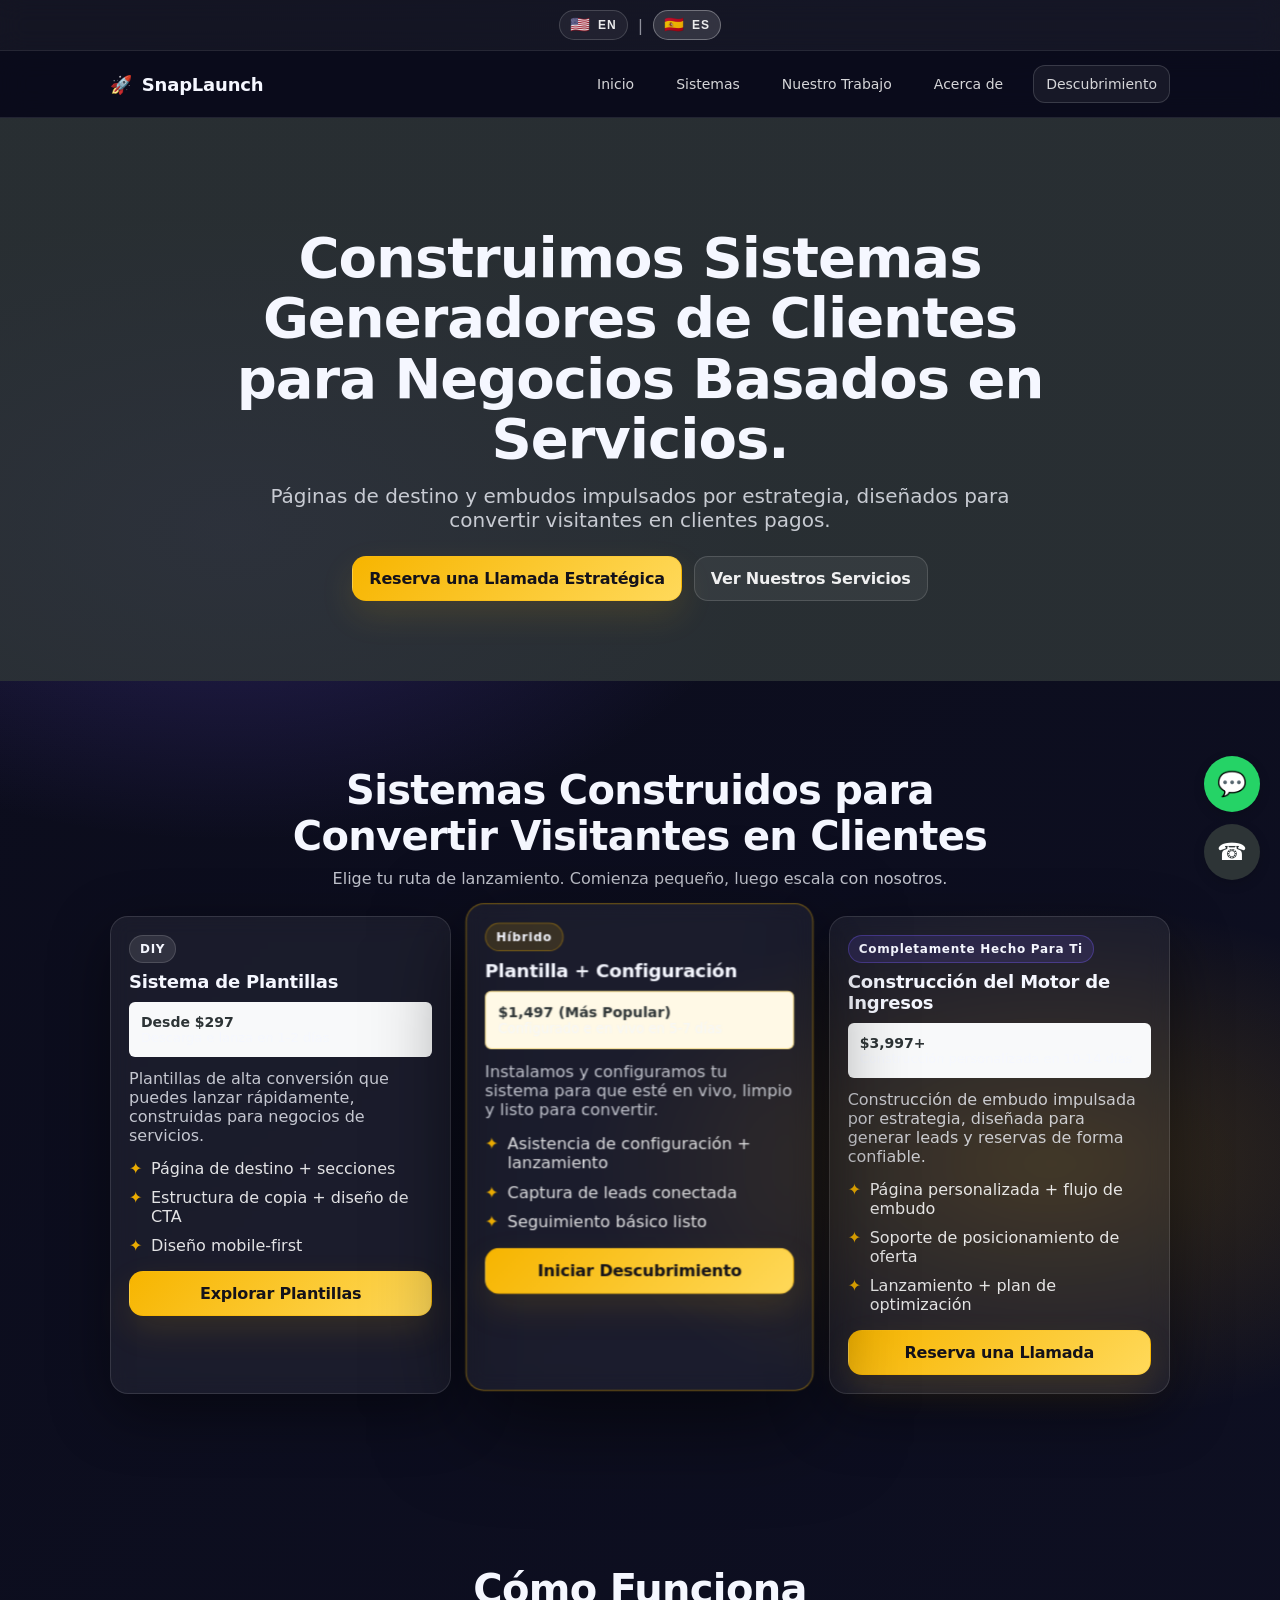
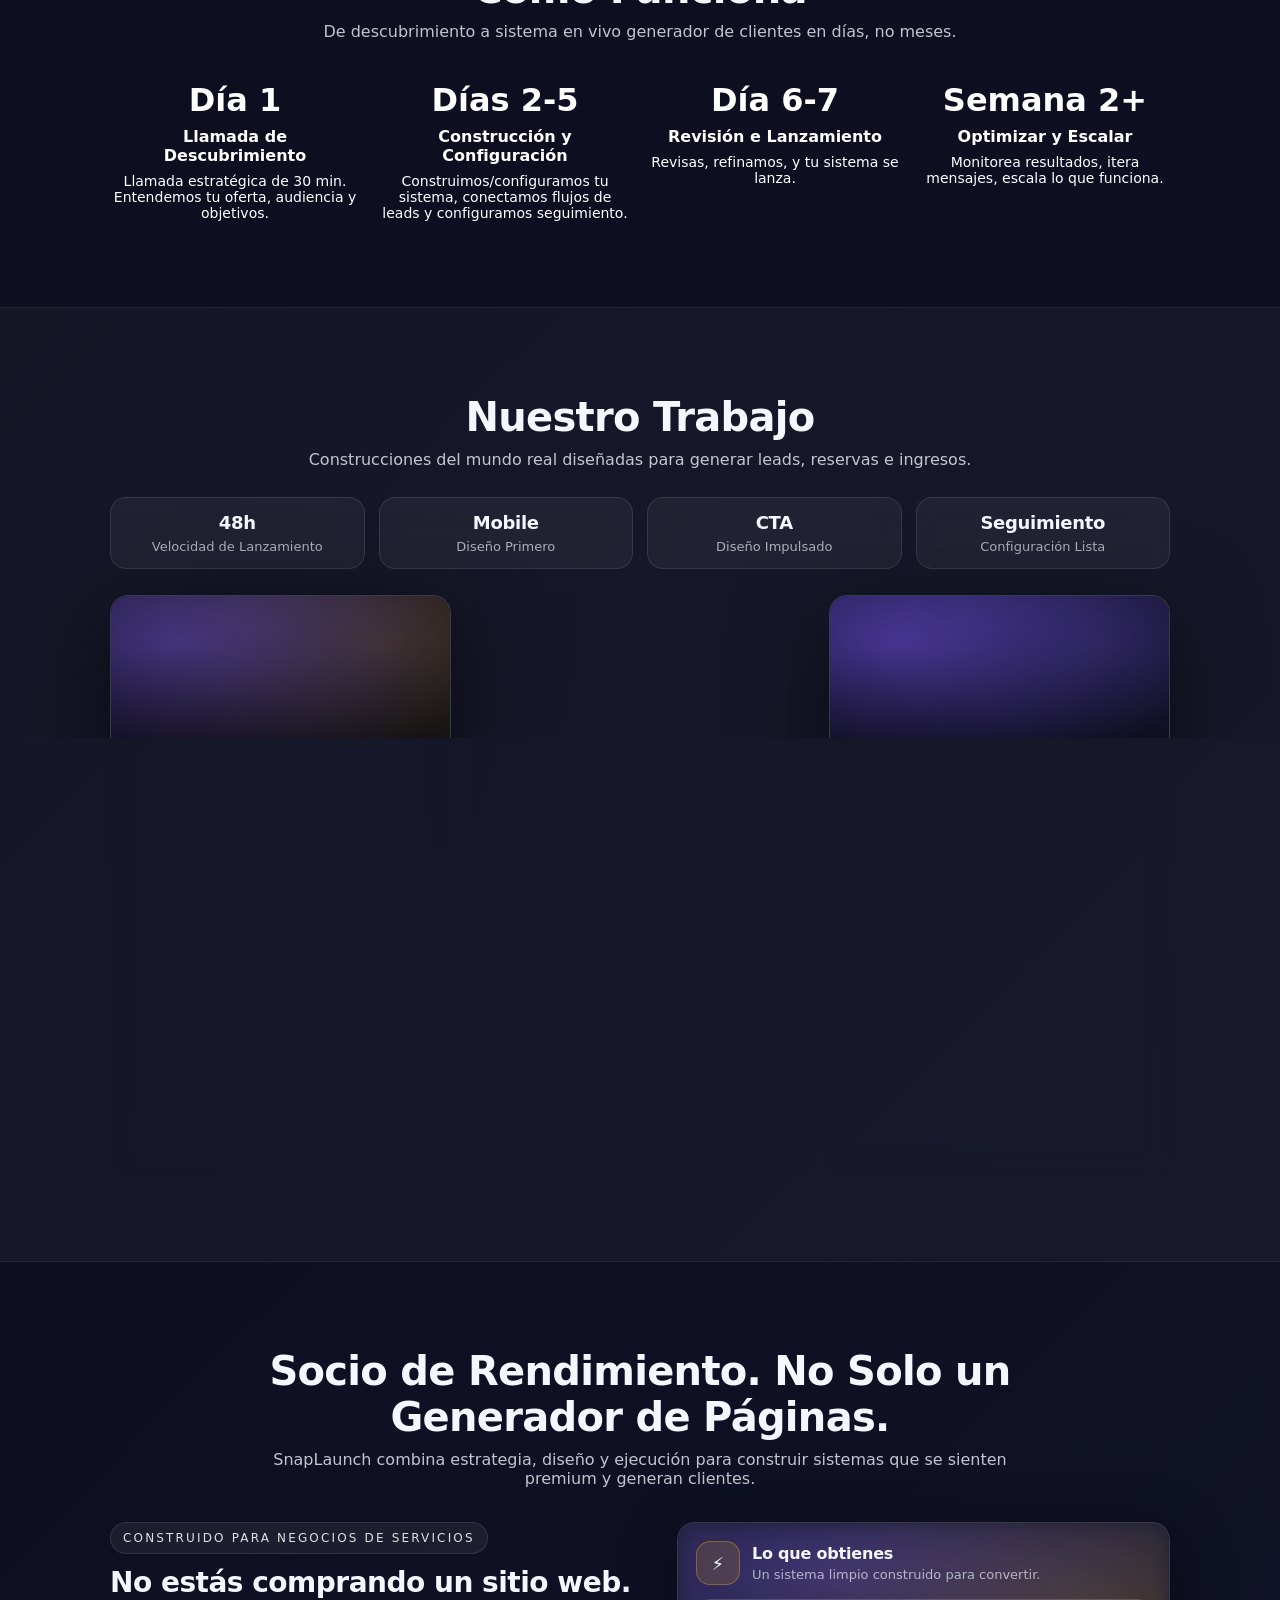
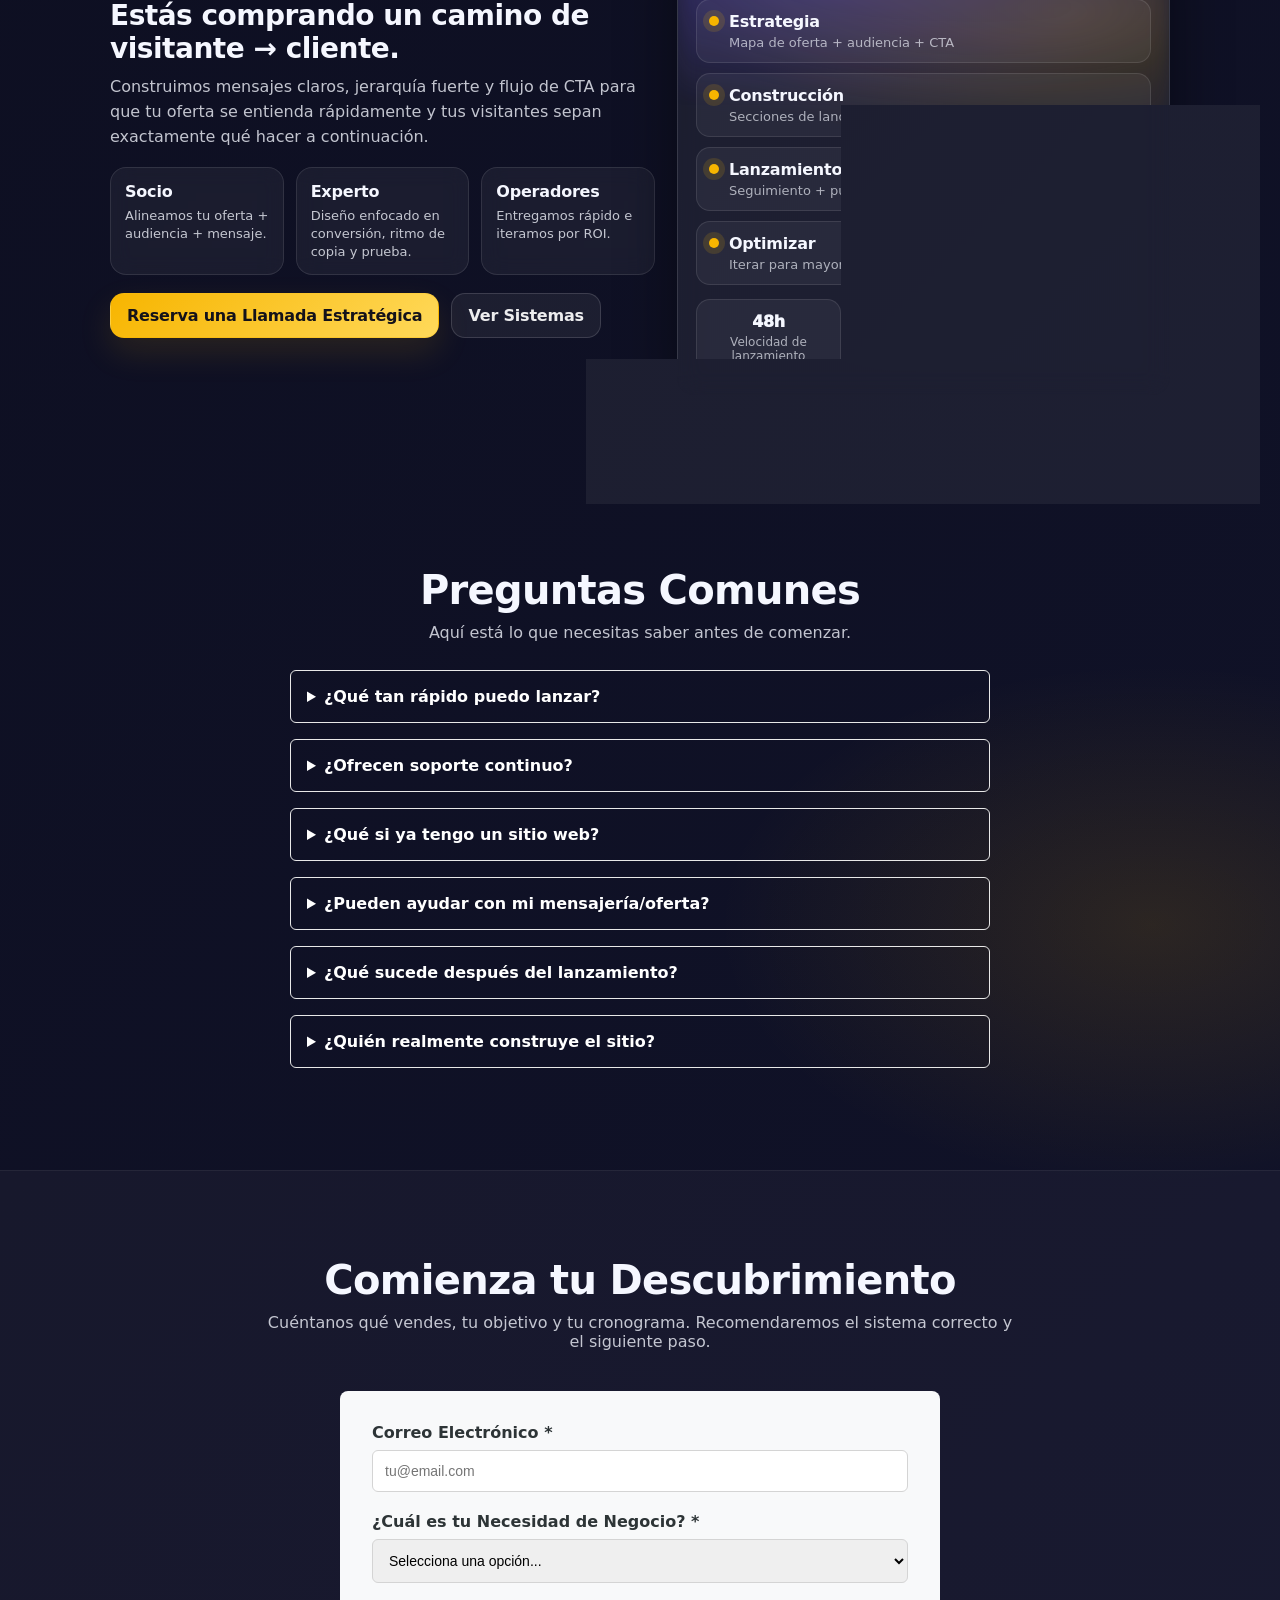
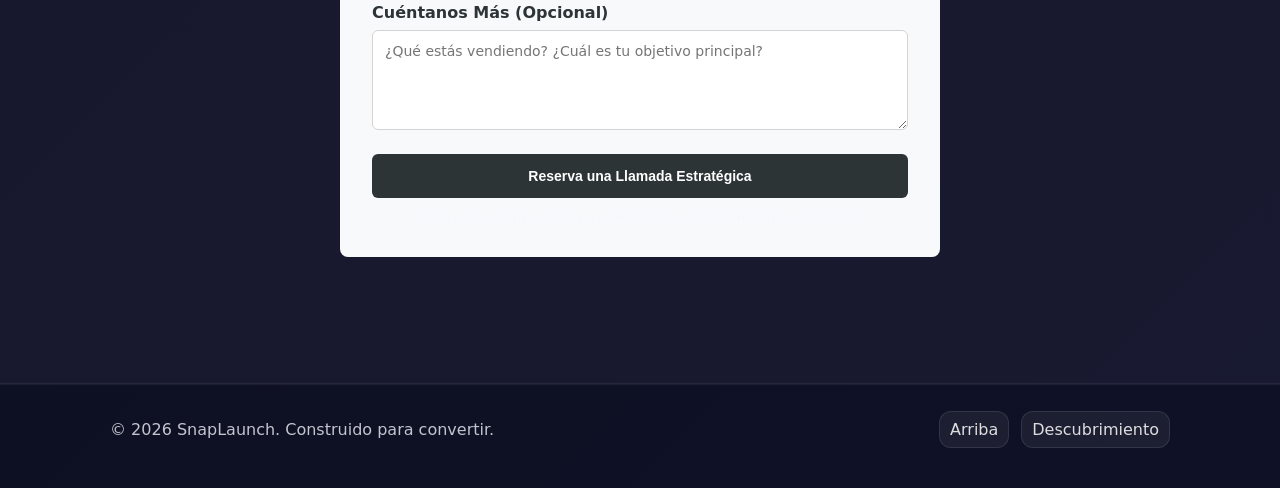
==== es_spanish.html @ 0d818ee5 "Add files via upload" ====
<!DOCTYPE html>
<html lang="es" data-lang="es">
<head>
  <meta charset="UTF-8" />
  <meta name="viewport" content="width=device-width, initial-scale=1.0" />
  <title>SnapLaunch</title>
  <meta name="description" content="Construimos sistemas generadores de clientes para negocios basados en servicios." />
  <link rel="stylesheet" href="css/styles.css" />
</head>

<body>

  <!-- TOP BAR -->
  <div class="topbar">
    <div class="container topbar-inner">
      <div class="lang-toggle" role="group" aria-label="Selector de idioma">
        <button type="button" class="lang-btn" id="btn-en" aria-pressed="false">
          <span class="flag" aria-hidden="true">🇺🇸</span>
          <span class="lang-label">EN</span>
        </button>

        <span class="lang-divider" aria-hidden="true">|</span>

        <button type="button" class="lang-btn is-active" id="btn-es" aria-pressed="true">
          <span class="flag" aria-hidden="true">🇪🇸</span>
          <span class="lang-label">ES</span>
        </button>
      </div>
    </div>
  </div>

  <!-- NAV -->
  <header class="nav">
    <div class="container nav-inner">

      <a class="brand" href="#home" aria-label="Inicio de SnapLaunch">
        <span class="brand-mark" aria-hidden="true">🚀</span>
        <span class="brand-name">SnapLaunch</span>
      </a>

      <!-- Hamburger (CSS only) -->
      <input class="nav-toggle" type="checkbox" id="nav-toggle" aria-label="Abrir menú" />
      <label class="nav-burger" for="nav-toggle" aria-hidden="true">
        <span></span><span></span><span></span>
      </label>

      <nav class="menu" aria-label="Navegación principal">
        <a href="#home">Inicio</a>
        <a href="#systems">Sistemas</a>
        <a href="#work">Nuestro Trabajo</a>
        <a href="#about">Acerca de</a>
        <a href="#discovery" class="menu-cta">Descubrimiento</a>
      </nav>

    </div>
  </header>

  <!-- HERO -->
  <section id="home" class="hero" style="background-image: linear-gradient(135deg, rgba(45, 52, 54, 0.85), rgba(45, 52, 54, 0.85)), url('https://images.unsplash.com/photo-1552664730-d307ca884978?w=1200&q=80'); background-size: cover; background-position: center; background-attachment: fixed;">
    <div class="container hero-content">
      <h1>Construimos Sistemas Generadores de Clientes<br>para Negocios Basados en Servicios.</h1>
      <p class="muted">
        Páginas de destino y embudos impulsados por estrategia, diseñados para convertir visitantes en clientes pagos.
      </p>

      <div class="hero-actions">
        <a class="btn primary" href="#discovery">Reserva una Llamada Estratégica</a>
        <a class="btn ghost" href="#systems">Ver Nuestros Servicios</a>
      </div>
    </div>
  </section>

  <!-- SYSTEMS -->
  <section id="systems" class="section">
    <div class="container">
      <div class="section-head">
        <h2>Sistemas Construidos para Convertir Visitantes en Clientes</h2>
        <p class="muted">Elige tu ruta de lanzamiento. Comienza pequeño, luego escala con nosotros.</p>
      </div>

      <div class="cards">
        <article class="card">
          <div class="card-top">
            <span class="badge">DIY</span>
            <h3>Sistema de Plantillas</h3>
          </div>
          <div style="background: #f8f9fa; padding: 12px; border-radius: 6px; margin-bottom: 12px; font-size: 14px;">
            <div style="font-weight: 600; color: #2d3436;">Desde $297</div>
            <div class="muted" style="font-size: 13px;">Descarga e lanza en 1-2 días</div>
          </div>
          <p class="muted">Plantillas de alta conversión que puedes lanzar rápidamente, construidas para negocios de servicios.</p>
          <ul class="list">
            <li>Página de destino + secciones</li>
            <li>Estructura de copia + diseño de CTA</li>
            <li>Diseño mobile-first</li>
          </ul>
          <a class="btn primary w-full" href="#discovery">Explorar Plantillas</a>
        </article>

        <article class="card card-featured">
          <div class="card-top">
            <span class="badge badge-gold">Híbrido</span>
            <h3>Plantilla + Configuración</h3>
          </div>
          <div style="background: #fff9e6; padding: 12px; border-radius: 6px; margin-bottom: 12px; font-size: 14px; border: 1px solid #ffe58f;">
            <div style="font-weight: 600; color: #2d3436;">$1,497 (Más Popular)</div>
            <div class="muted" style="font-size: 13px;">Configurado e en vivo en 5-7 días</div>
          </div>
          <p class="muted">Instalamos y configuramos tu sistema para que esté en vivo, limpio y listo para convertir.</p>
          <ul class="list">
            <li>Asistencia de configuración + lanzamiento</li>
            <li>Captura de leads conectada</li>
            <li>Seguimiento básico listo</li>
          </ul>
          <a class="btn primary w-full" href="#discovery">Iniciar Descubrimiento</a>
        </article>

        <article class="card">
          <div class="card-top">
            <span class="badge badge-purple">Completamente Hecho Para Ti</span>
            <h3>Construcción del Motor de Ingresos</h3>
          </div>
          <div style="background: #f8f9fa; padding: 12px; border-radius: 6px; margin-bottom: 12px; font-size: 14px;">
            <div style="font-weight: 600; color: #2d3436;">$3,997+</div>
            <div class="muted" style="font-size: 13px;">Construcción personalizada en 10-14 días</div>
          </div>
          <p class="muted">Construcción de embudo impulsada por estrategia, diseñada para generar leads y reservas de forma confiable.</p>
          <ul class="list">
            <li>Página personalizada + flujo de embudo</li>
            <li>Soporte de posicionamiento de oferta</li>
            <li>Lanzamiento + plan de optimización</li>
          </ul>
          <a class="btn primary w-full" href="#discovery">Reserva una Llamada</a>
        </article>
      </div>
    </div>
  </section>

  <!-- CÓMO FUNCIONA -->
  <section id="process" class="section">
    <div class="container">
      <div class="section-head">
        <h2>Cómo Funciona</h2>
        <p class="muted">De descubrimiento a sistema en vivo generador de clientes en días, no meses.</p>
      </div>

      <div class="timeline" style="display: grid; grid-template-columns: 1fr 1fr 1fr 1fr; gap: 20px; margin-top: 40px;">
        <div style="text-align: center;">
          <div style="font-size: 32px; font-weight: 700; color: #ffffff; margin-bottom: 8px;">Día 1</div>
          <div style="font-weight: 600; color: #ffffff; margin-bottom: 8px;">Llamada de Descubrimiento</div>
          <p style="color: #ffffff; font-size: 14px; margin: 0;">Llamada estratégica de 30 min. Entendemos tu oferta, audiencia y objetivos.</p>
        </div>
        <div style="text-align: center;">
          <div style="font-size: 32px; font-weight: 700; color: #ffffff; margin-bottom: 8px;">Días 2-5</div>
          <div style="font-weight: 600; color: #ffffff; margin-bottom: 8px;">Construcción y Configuración</div>
          <p style="color: #ffffff; font-size: 14px; margin: 0;">Construimos/configuramos tu sistema, conectamos flujos de leads y configuramos seguimiento.</p>
        </div>
        <div style="text-align: center;">
          <div style="font-size: 32px; font-weight: 700; color: #ffffff; margin-bottom: 8px;">Día 6-7</div>
          <div style="font-weight: 600; color: #ffffff; margin-bottom: 8px;">Revisión e Lanzamiento</div>
          <p style="color: #ffffff; font-size: 14px; margin: 0;">Revisas, refinamos, y tu sistema se lanza.</p>
        </div>
        <div style="text-align: center;">
          <div style="font-size: 32px; font-weight: 700; color: #ffffff; margin-bottom: 8px;">Semana 2+</div>
          <div style="font-weight: 600; color: #ffffff; margin-bottom: 8px;">Optimizar y Escalar</div>
          <p style="color: #ffffff; font-size: 14px; margin: 0;">Monitorea resultados, itera mensajes, escala lo que funciona.</p>
        </div>
      </div>
    </div>
  </section>

  <!-- NUESTRO TRABAJO -->
  <section id="work" class="section alt">
    <div class="container">
      <div class="section-head">
        <h2>Nuestro Trabajo</h2>
        <p class="muted">Construcciones del mundo real diseñadas para generar leads, reservas e ingresos.</p>
      </div>

      <div class="stats">
        <div class="stat">
          <div class="stat-num">48h</div>
          <div class="stat-label">Velocidad de Lanzamiento</div>
        </div>
        <div class="stat">
          <div class="stat-num">Mobile</div>
          <div class="stat-label">Diseño Primero</div>
        </div>
        <div class="stat">
          <div class="stat-num">CTA</div>
          <div class="stat-label">Diseño Impulsado</div>
        </div>
        <div class="stat">
          <div class="stat-num">Seguimiento</div>
          <div class="stat-label">Configuración Lista</div>
        </div>
      </div>

      <div class="work-grid">
        <article class="work-card">
          <div class="work-thumb" aria-hidden="true"></div>
          <div class="work-body">
            <div class="work-top">
              <h3>Embudo de Reserva para Entrenador Virtual</h3>
              <span class="pill">Configuración Híbrida</span>
            </div>
            <p class="work-desc"><strong>Resultados:</strong> 12 llamadas calificadas desde la semana de lanzamiento. 8% CTR en CTA principal.</p>
            <div style="background: #f0f7ff; padding: 12px; border-radius: 6px; margin: 12px 0; font-size: 13px;">
              <strong>Lo que funcionó:</strong> Posicionamiento claro de oferta, copia enfocada en beneficios, flujo de reserva de 3 pasos
            </div>
            <div class="work-tags">
              <span>Hero + Oferta</span><span>Testimonios</span><span>Integración Calendly</span>
            </div>
            <a class="btn primary w-full" href="#discovery">Ver Esta Construcción</a>
          </div>
        </article>

        <article class="work-card">
          <div class="work-thumb alt" aria-hidden="true"></div>
          <div class="work-body">
            <div class="work-top">
              <h3>Generación de Leads para Consultoría</h3>
              <span class="pill pill-gold">Hecho Para Ti</span>
            </div>
            <p class="work-desc"><strong>Resultados:</strong> 24 leads en los primeros 30 días. 3.2% conversión de visitante a lead.</p>
            <div style="background: #f0f7ff; padding: 12px; border-radius: 6px; margin: 12px 0; font-size: 13px;">
              <strong>Lo que funcionó:</strong> Posicionamiento de autoridad, mensajes enfocados en ROI, calificación de leads de varios pasos
            </div>
            <div class="work-tags">
              <span>Embudo Completo</span><span>Imán de Leads</span><span>Captura de Email</span>
            </div>
            <a class="btn primary w-full" href="#discovery">Ver Caso de Estudio</a>
          </div>
        </article>

        <article class="work-card">
          <div class="work-thumb purple" aria-hidden="true"></div>
          <div class="work-body">
            <div class="work-top">
              <h3>Pre-Reserva de Estudio Fotográfico</h3>
              <span class="pill pill-purple">Sistema de Plantilla</span>
            </div>
            <p class="work-desc"><strong>Resultados:</strong> 14 reservas en 6 semanas usando nuestra plantilla. Auto-gestionado después del lanzamiento.</p>
            <div style="background: #f0f7ff; padding: 12px; border-radius: 6px; margin: 12px 0; font-size: 13px;">
              <strong>Lo que funcionó:</strong> Galería de portafolio, prueba social, mensajes de urgencia, flujo de reserva instantáneo
            </div>
            <div class="work-tags">
              <span>Galería de Portafolio</span><span>Widget de Reserva</span><span>Pago Listo</span>
            </div>
            <a class="btn primary w-full" href="#discovery">Prueba Plantilla</a>
          </div>
        </article>
      </div>
    </div>
  </section>

  <!-- ABOUT (your provided structure, fixed + styled) -->
  <section id="about" class="section section-about">
    <div class="container">

      <div class="section-head">
        <h2>Socio de Rendimiento. No Solo un Generador de Páginas.</h2>
        <p class="muted">
          SnapLaunch combina estrategia, diseño y ejecución para construir sistemas que se sienten premium y generan clientes.
        </p>
      </div>

      <div class="about-wrap">

        <div class="about-main">
          <div class="kicker">Construido para negocios de servicios</div>

          <h3 class="about-title">
            No estás comprando un sitio web.<br>
            Estás comprando un camino de visitante → cliente.
          </h3>

          <p class="about-lead muted">
            Construimos mensajes claros, jerarquía fuerte y flujo de CTA para que tu oferta se entienda rápidamente
            y tus visitantes sepan exactamente qué hacer a continuación.
          </p>

          <div class="about-points">
            <div class="point">
              <div class="point-title">Socio</div>
              <div class="point-sub muted">Alineamos tu oferta + audiencia + mensaje.</div>
            </div>

            <div class="point">
              <div class="point-title">Experto</div>
              <div class="point-sub muted">Diseño enfocado en conversión, ritmo de copia y prueba.</div>
            </div>

            <div class="point">
              <div class="point-title">Operadores</div>
              <div class="point-sub muted">Entregamos rápido e iteramos por ROI.</div>
            </div>
          </div>

          <div class="about-actions">
            <a class="btn primary" href="#discovery">Reserva una Llamada Estratégica</a>
            <a class="btn ghost" href="#systems">Ver Sistemas</a>
          </div>
        </div>

        <div class="about-side">
          <div class="about-card2">
            <div class="about-card-top">
              <div class="about-badge" aria-hidden="true">⚡</div>
              <div>
                <div class="about-card-title">Lo que obtienes</div>
                <div class="about-card-sub muted">Un sistema limpio construido para convertir.</div>
              </div>
            </div>

            <div class="trust-strip" aria-label="Proceso de SnapLaunch">
              <div class="step">
                <div class="step-dot"></div>
                <div>
                  <div class="step-title">Estrategia</div>
                  <div class="step-sub muted">Mapa de oferta + audiencia + CTA</div>
                </div>
              </div>

              <div class="step">
                <div class="step-dot"></div>
                <div>
                  <div class="step-title">Construcción</div>
                  <div class="step-sub muted">Secciones de landing + embudo</div>
                </div>
              </div>

              <div class="step">
                <div class="step-dot"></div>
                <div>
                  <div class="step-title">Lanzamiento</div>
                  <div class="step-sub muted">Seguimiento + publicación</div>
                </div>
              </div>

              <div class="step">
                <div class="step-dot"></div>
                <div>
                  <div class="step-title">Optimizar</div>
                  <div class="step-sub muted">Iterar para mayor ROI</div>
                </div>
              </div>
            </div>

            <div class="about-proof">
              <div class="proof-item">
                <div class="proof-big">48h</div>
                <div class="proof-small muted">Velocidad de lanzamiento</div>
              </div>
              <div class="proof-item">
                <div class="proof-big">Mobile</div>
                <div class="proof-small muted">Diseño primero</div>
              </div>
              <div class="proof-item">
                <div class="proof-big">EN/ES</div>
                <div class="proof-small muted">Alternancia de idioma</div>
              </div>
            </div>

          </div>
        </div>

      </div>
    </div>
  </section>

  <!-- PREGUNTAS FRECUENTES -->
  <section id="faq" class="section">
    <div class="container">
      <div class="section-head">
        <h2>Preguntas Comunes</h2>
        <p class="muted">Aquí está lo que necesitas saber antes de comenzar.</p>
      </div>

      <div style="max-width: 700px; margin: 0 auto;">
        <details style="margin-bottom: 16px; border: 1px solid #e8e8e8; border-radius: 6px; padding: 16px; cursor: pointer;">
          <summary style="font-weight: 600; color: #ffffff; user-select: none;">¿Qué tan rápido puedo lanzar?</summary>
          <p style="margin-top: 12px; font-size: 14px; color: #ffffff;">Con nuestro Sistema de Plantillas, 1-2 días. Plantilla + Configuración (Híbrido), 5-7 días. Hecho Para Ti, 10-14 días. Priorizamos la velocidad sin sacrificar la conversión.</p>
        </details>

        <details style="margin-bottom: 16px; border: 1px solid #e8e8e8; border-radius: 6px; padding: 16px; cursor: pointer;">
          <summary style="font-weight: 600; color: #ffffff; user-select: none;">¿Ofrecen soporte continuo?</summary>
          <p style="margin-top: 12px; font-size: 14px; color: #ffffff;">Sí. Todos los paquetes incluyen soporte de lanzamiento. Los clientes Hecho Para Ti obtienen 30 días de soporte de optimización incluido. Ofrecemos paquetes de optimización mensual opcional para clientes que desean iteración continua.</p>
        </details>

        <details style="margin-bottom: 16px; border: 1px solid #e8e8e8; border-radius: 6px; padding: 16px; cursor: pointer;">
          <summary style="font-weight: 600; color: #ffffff; user-select: none;">¿Qué si ya tengo un sitio web?</summary>
          <p style="margin-top: 12px; font-size: 14px; color: #ffffff;">Podemos auditar tu sitio actual y construir una página de destino o embudo de alta conversión junto a él. Muchos clientes usan un sistema SnapLaunch separado para generar leads mientras mantienen su sitio principal como está.</p>
        </details>

        <details style="margin-bottom: 16px; border: 1px solid #e8e8e8; border-radius: 6px; padding: 16px; cursor: pointer;">
          <summary style="font-weight: 600; color: #ffffff; user-select: none;">¿Pueden ayudar con mi mensajería/oferta?</summary>
          <p style="margin-top: 12px; font-size: 14px; color: #ffffff;">Absolutamente. La Llamada de Descubrimiento es donde profundizamos en tu oferta y posicionamiento. Los clientes Hecho Para Ti reciben soporte de posicionamiento incluido. Ayudamos a refinar tu mensaje para resonar con tus clientes ideales.</p>
        </details>

        <details style="margin-bottom: 16px; border: 1px solid #e8e8e8; border-radius: 6px; padding: 16px; cursor: pointer;">
          <summary style="font-weight: 600; color: #ffffff; user-select: none;">¿Qué sucede después del lanzamiento?</summary>
          <p style="margin-top: 12px; font-size: 14px; color: #ffffff;">Monitoreamos tus datos de conversión y recomendamos optimizaciones. La mayoría de clientes ven sus mejores resultados en semanas 3-6 mientras refinamos CTAs, mensajes y segmentación basados en comportamiento real de visitantes.</p>
        </details>

        <details style="margin-bottom: 16px; border: 1px solid #e8e8e8; border-radius: 6px; padding: 16px; cursor: pointer;">
          <summary style="font-weight: 600; color: #ffffff; user-select: none;">¿Quién realmente construye el sitio?</summary>
          <p style="margin-top: 12px; font-size: 14px; color: #ffffff;">El equipo de SnapLaunch. No somos revendedores—construimos cada proyecto internamente. Trabajas directamente con nuestro equipo de estrategia y construcción de principio a fin.</p>
        </details>
      </div>
    </div>
  </section>

  <!-- DISCOVERY -->
  <section id="discovery" class="section alt">
    <div class="container">
      <div class="section-head">
        <h2>Comienza tu Descubrimiento</h2>
        <p class="muted">Cuéntanos qué vendes, tu objetivo y tu cronograma. Recomendaremos el sistema correcto y el siguiente paso.</p>
      </div>

      <div style="max-width: 600px; margin: 40px auto;">
        <form style="background: #f8f9fa; padding: 32px; border-radius: 8px;">
          <div style="margin-bottom: 20px;">
            <label for="email" style="display: block; font-weight: 600; color: #2d3436; margin-bottom: 8px;">Correo Electrónico *</label>
            <input type="email" id="email" name="email" required style="width: 100%; padding: 12px; border: 1px solid #d4d4d4; border-radius: 6px; font-size: 14px; box-sizing: border-box;" placeholder="tu@email.com">
          </div>

          <div style="margin-bottom: 20px;">
            <label for="business" style="display: block; font-weight: 600; color: #2d3436; margin-bottom: 8px;">¿Cuál es tu Necesidad de Negocio? *</label>
            <select id="business" name="business" required style="width: 100%; padding: 12px; border: 1px solid #d4d4d4; border-radius: 6px; font-size: 14px; box-sizing: border-box;">
              <option value="">Selecciona una opción...</option>
              <option value="new-landing">Necesito una página de destino nueva</option>
              <option value="lead-funnel">Quiero generar más leads</option>
              <option value="booking-system">Necesito un sistema de reserva/citas</option>
              <option value="existing-upgrade">Quiero mejorar mi sitio existente</option>
              <option value="other">Otro / No estoy seguro</option>
            </select>
          </div>

          <div style="margin-bottom: 20px;">
            <label for="message" style="display: block; font-weight: 600; color: #2d3436; margin-bottom: 8px;">Cuéntanos Más (Opcional)</label>
            <textarea id="message" name="message" style="width: 100%; padding: 12px; border: 1px solid #d4d4d4; border-radius: 6px; font-size: 14px; box-sizing: border-box; min-height: 100px; font-family: inherit;" placeholder="¿Qué estás vendiendo? ¿Cuál es tu objetivo principal?"></textarea>
          </div>

          <button type="submit" style="width: 100%; padding: 14px; background: #2d3436; color: white; border: none; border-radius: 6px; font-weight: 600; font-size: 14px; cursor: pointer; transition: background 0.3s ease;">Reserva una Llamada Estratégica</button>
          
          <p class="muted" style="text-align: center; margin-top: 12px; font-size: 13px;">Nos comunicaremos dentro de 2 horas durante horario comercial.</p>
        </form>
      </div>
    </div>
  </section>

  <footer class="footer">
    <div class="container footer-inner">
      <div class="muted">© <span id="year"></span> SnapLaunch. Construido para convertir.</div>
      <div class="footer-links">
        <a href="#home">Arriba</a>
        <a href="#discovery">Descubrimiento</a>
      </div>
    </div>
  </footer>

  <script>
    document.getElementById("year").textContent = new Date().getFullYear();

    // Language switching
    document.getElementById("btn-en").addEventListener("click", function() {
      window.location.href = "index.html";
    });

    document.getElementById("btn-es").addEventListener("click", function() {
      window.location.href = "es_spanish.html";
    });
  </script>

  <!-- BOTONES DE ACCIÓN FLOTANTES -->
  <div style="position: fixed; bottom: 20px; right: 20px; display: flex; gap: 12px; flex-direction: column; z-index: 1000;">
    <!-- Botón WhatsApp -->
    <a href="https://wa.me/14049925807" target="_blank" rel="noopener noreferrer" style="display: flex; align-items: center; justify-content: center; width: 56px; height: 56px; background: #25D366; color: white; border-radius: 50%; text-decoration: none; box-shadow: 0 4px 12px rgba(0,0,0,0.15); transition: transform 0.2s ease, box-shadow 0.2s ease; font-size: 24px;" title="Envíanos un mensaje en WhatsApp" onmouseover="this.style.transform='scale(1.1)'; this.style.boxShadow='0 6px 16px rgba(0,0,0,0.2)';" onmouseout="this.style.transform='scale(1)'; this.style.boxShadow='0 4px 12px rgba(0,0,0,0.15)';">
      💬
    </a>
    <!-- Botón Llamar Ahora -->
    <a href="tel:14049925807" style="display: flex; align-items: center; justify-content: center; width: 56px; height: 56px; background: #2d3436; color: white; border-radius: 50%; text-decoration: none; box-shadow: 0 4px 12px rgba(0,0,0,0.15); transition: transform 0.2s ease, box-shadow 0.2s ease; font-size: 24px;" title="Llámanos ahora" onmouseover="this.style.transform='scale(1.1)'; this.style.boxShadow='0 6px 16px rgba(0,0,0,0.2)';" onmouseout="this.style.transform='scale(1)'; this.style.boxShadow='0 4px 12px rgba(0,0,0,0.15)';">
      ☎️
    </a>
  </div>

</body>
</html>
---- css/styles.css ----
:root{
  --bg1:#0b0c1b;
  --bg2:#11132a;
  --card: rgba(255,255,255,.06);
  --card2: rgba(18, 20, 40, .62);
  --border: rgba(255,255,255,.12);
  --border2: rgba(255,255,255,.16);
  --text:#f5f7ff;
  --muted: rgba(245,247,255,.78);
  --muted2: rgba(245,247,255,.66);
  --gold:#f7b500;
  --gold2:#ffd95a;
  --purple:#7a5cff;
  --shadow: 0 18px 60px rgba(0,0,0,.45);
  --shadow2: 0 30px 100px rgba(0,0,0,.6);

  --r: 18px;
  --r2: 14px;

  --space-1: 8px;
  --space-2: 12px;
  --space-3: 18px;
  --space-4: 22px;
  --space-5: 34px;
  --space-6: 48px;
  --space-7: 72px;
}

*{ box-sizing:border-box; margin:0; padding:0; }
html{ scroll-behavior:smooth; }
body{
  font-family: system-ui, -apple-system, Segoe UI, Roboto, sans-serif;
  color: var(--text);
  background:
    radial-gradient(900px 520px at 18% 10%, rgba(122,92,255,.26), transparent 60%),
    radial-gradient(760px 420px at 82% 22%, rgba(247,181,0,.18), transparent 62%),
    radial-gradient(700px 420px at 90% 78%, rgba(247,181,0,.12), transparent 62%),
    linear-gradient(135deg, var(--bg1), var(--bg2));
}

a{ color:inherit; text-decoration:none; }
img{ max-width:100%; display:block; }

.container{
  max-width: 1100px;
  margin: 0 auto;
  padding: 0 20px;
}

.muted{ color: var(--muted); }
.w-full{ width:100%; display:inline-flex; justify-content:center; }

/* TOPBAR */
.topbar{
  position: sticky;
  top: 0;
  z-index: 20;
  background: rgba(255,255,255,.04);
  backdrop-filter: blur(12px);
  border-bottom: 1px solid rgba(255,255,255,.08);
}
.topbar-inner{
  display:flex;
  justify-content:center;
  padding: 10px 0;
}

/* Language toggle */
.lang-toggle{ display:flex; align-items:center; gap:10px; }
.lang-divider{ opacity:.55; }

.lang-btn{
  display:flex;
  align-items:center;
  gap:8px;
  padding: 6px 10px;
  border-radius: 999px;
  border: 1px solid rgba(255,255,255,.18);
  background: rgba(255,255,255,.06);
  color: #fff;
  cursor: pointer;
  opacity: .92;
  transition: transform .15s ease, background .15s ease, border-color .15s ease, opacity .15s ease;
}
.lang-btn:hover{
  transform: translateY(-1px);
  background: rgba(255,255,255,.10);
  border-color: rgba(255,255,255,.28);
  opacity: 1;
}
.lang-btn.is-active{
  background: rgba(255,255,255,.14);
  border-color: rgba(255,255,255,.34);
}
.flag{ font-size: 16px; line-height: 1; }
.lang-label{ font-weight: 800; font-size: 12px; letter-spacing: .08em; }

/* NAV */
.nav{
  position: sticky;
  top: 44px; /* sits under topbar */
  z-index: 19;
  background: rgba(10,12,28,.70);
  backdrop-filter: blur(14px);
  border-bottom: 1px solid rgba(255,255,255,.10);
}
.nav-inner{
  display:flex;
  align-items:center;
  justify-content:space-between;
  gap: 16px;
  padding: 14px 20px;
}
.brand{
  display:flex;
  align-items:center;
  gap:10px;
  font-weight: 900;
  letter-spacing: -.2px;
}
.brand-mark{ font-size: 18px; }
.brand-name{ font-size: 18px; }

/* Menu (desktop) */
.menu{
  display:flex;
  align-items:center;
  gap: 18px;
}
.menu a{
  display:inline-block;
  padding: 10px 12px;
  border-radius: 12px;
  color: rgba(255,255,255,.90);
  font-size: 14px;
  transition: transform .15s ease, background .15s ease, opacity .15s ease;
  opacity: .92;
}
.menu a:hover{
  opacity: 1;
  transform: translateY(-1px);
  background: rgba(255,255,255,.08);
}
.menu .menu-cta{
  border: 1px solid rgba(255,255,255,.16);
  background: rgba(255,255,255,.06);
}

/* Hamburger */
.nav-toggle{ display:none; }
.nav-burger{
  display:none;
  width: 44px;
  height: 44px;
  border-radius: 12px;
  border: 1px solid rgba(255,255,255,.14);
  background: rgba(255,255,255,.06);
  align-items:center;
  justify-content:center;
  cursor:pointer;
}
.nav-burger span{
  display:block;
  width: 18px;
  height: 2px;
  background: rgba(255,255,255,.92);
  margin: 3px 0;
  border-radius: 2px;
}

/* HERO */
.hero{
  padding: 110px 0 80px;
  text-align:center;
}
.hero-content{ max-width: 980px; }
.hero h1{
  font-size: clamp(34px, 4.6vw, 56px);
  line-height: 1.08;
  letter-spacing: -1px;
  margin-bottom: 14px;
}
.hero p{
  font-size: clamp(16px, 2vw, 20px);
  max-width: 760px;
  margin: 0 auto 24px;
  color: var(--muted);
}
.hero-actions{
  display:flex;
  justify-content:center;
  gap: 12px;
  flex-wrap: wrap;
}

/* Buttons */
.btn{
  display:inline-flex;
  align-items:center;
  justify-content:center;
  gap: 10px;
  padding: 12px 16px;
  border-radius: 14px;
  font-weight: 800;
  letter-spacing: -.2px;
  border: 1px solid rgba(255,255,255,.14);
  background: rgba(255,255,255,.06);
  transition: transform .15s ease, background .15s ease, border-color .15s ease, box-shadow .15s ease;
  min-height: 44px;
}
.btn:hover{
  transform: translateY(-1px);
  background: rgba(255,255,255,.10);
  border-color: rgba(255,255,255,.24);
}
.btn.primary{
  color:#14121a;
  border: 1px solid rgba(247,181,0,.25);
  background: linear-gradient(135deg, var(--gold), var(--gold2));
  box-shadow: 0 14px 34px rgba(247,181,0,.12);
}
.btn.primary:hover{
  background: linear-gradient(135deg, #ffc21a, #ffe27a);
}
.btn.ghost{
  color: rgba(255,255,255,.92);
}

/* Sections */
.section{
  padding: 86px 0;
}
.section.alt{
  background: rgba(255,255,255,.03);
  border-top: 1px solid rgba(255,255,255,.06);
  border-bottom: 1px solid rgba(255,255,255,.06);
}

.section-head{
  text-align:center;
  max-width: 760px;
  margin: 0 auto 28px;
}
.section-head h2{
  font-size: clamp(24px, 3.2vw, 40px);
  letter-spacing: -0.7px;
  margin-bottom: 10px;
}
.section-head p{ color: var(--muted); }

/* Cards */
.cards{
  display:grid;
  grid-template-columns: repeat(3, minmax(0, 1fr));
  gap: 18px;
  margin-top: 22px;
}
.card{
  background: var(--card);
  border: 1px solid var(--border);
  border-radius: var(--r);
  padding: 18px;
  box-shadow: var(--shadow);
  backdrop-filter: blur(10px);
  transition: transform .25s ease, box-shadow .25s ease, border-color .25s ease;
}
.card:hover{
  transform: translateY(-6px);
  box-shadow: var(--shadow2);
  border-color: rgba(255,255,255,.25);
}
.card-top{
  display:flex;
  flex-direction:column;
  gap: 8px;
  margin-bottom: 10px;
}
.card h3{
  font-size: 18px;
  letter-spacing: -.2px;
}
.badge{
  display:inline-flex;
  align-self:flex-start;
  padding: 6px 10px;
  border-radius: 999px;
  background: rgba(255,255,255,.10);
  border: 1px solid rgba(255,255,255,.14);
  font-size: 12px;
  letter-spacing: .06em;
  font-weight: 800;
}
.badge-gold{
  background: rgba(247,181,0,.14);
  border-color: rgba(247,181,0,.35);
}
.badge-purple{
  background: rgba(122,92,255,.14);
  border-color: rgba(122,92,255,.35);
}
.card-featured{
  transform: translateY(-8px) scale(1.02);
  border-color: rgba(247,181,0,.45);
  box-shadow: 0 30px 90px rgba(0,0,0,.6);
  position: relative;
  z-index: 2;
}

/* List */
.list{
  list-style:none;
  display:grid;
  gap: 10px;
  margin: 14px 0 16px;
  padding: 0;
}
.list li{
  position: relative;
  padding-left: 22px;
  color: rgba(255,255,255,.88);
}
.list li::before{
  content:"✦";
  position:absolute;
  left:0;
  top:0;
  color: var(--gold);
  opacity: .95;
}

/* OUR WORK */
.stats{
  display:grid;
  grid-template-columns: repeat(4, minmax(0,1fr));
  gap: 14px;
  margin: 22px 0 26px;
}
.stat{
  background: rgba(255,255,255,.05);
  border: 1px solid rgba(255,255,255,.10);
  border-radius: 16px;
  padding: 14px;
  text-align:center;
  backdrop-filter: blur(10px);
}
.stat-num{
  font-size: 18px;
  font-weight: 900;
  letter-spacing: -.3px;
}
.stat-label{
  margin-top: 6px;
  font-size: 13px;
  color: var(--muted2);
}

.work-grid{
  display:grid;
  grid-template-columns: repeat(3, minmax(0, 1fr));
  gap: 18px;
}
.work-card{
  background: var(--card2);
  border: 1px solid var(--border2);
  border-radius: var(--r);
  overflow:hidden;
  box-shadow: 0 24px 90px rgba(0,0,0,.55);
  backdrop-filter: blur(10px);
  transition: transform .15s ease, border-color .15s ease;
}
.work-card:hover{
  transform: translateY(-2px);
  border-color: rgba(255,255,255,.24);
}
.work-thumb{
  height: 160px;
  background:
    radial-gradient(520px 240px at 20% 30%, rgba(122,92,255,.55), transparent 60%),
    radial-gradient(520px 240px at 80% 30%, rgba(247,181,0,.22), transparent 65%),
    linear-gradient(135deg, rgba(10,10,22,.95), rgba(10,10,22,.25));
  border-bottom: 1px solid rgba(255,255,255,.10);
  position: relative;
}
.work-thumb::after{
  content:"";
  position:absolute;
  inset:0;
  background: linear-gradient(to bottom, rgba(0,0,0,.08), rgba(0,0,0,.40));
  pointer-events:none;
}
.work-thumb.alt{
  background:
    radial-gradient(520px 240px at 20% 30%, rgba(247,181,0,.42), transparent 60%),
    radial-gradient(480px 240px at 80% 30%, rgba(255,90,126,.18), transparent 65%),
    linear-gradient(135deg, rgba(10,10,22,.95), rgba(10,10,22,.25));
}
.work-thumb.purple{
  background:
    radial-gradient(520px 240px at 20% 30%, rgba(122,92,255,.62), transparent 60%),
    radial-gradient(520px 240px at 80% 30%, rgba(122,92,255,.22), transparent 65%),
    linear-gradient(135deg, rgba(10,10,22,.95), rgba(10,10,22,.25));
}

.work-body{ padding: 18px; }
.work-top{
  display:flex;
  align-items:flex-start;
  justify-content:space-between;
  gap: 10px;
  margin-bottom: 10px;
}
.work-card h3{
  color: rgba(255,255,255,.96);
  letter-spacing: -.2px;
  font-size: 16px;
}
.work-desc{
  color: rgba(255,255,255,.78);
  line-height: 1.55;
  margin-bottom: 12px;
}
.pill{
  font-size: 12px;
  padding: 6px 10px;
  border-radius: 999px;
  background: rgba(255,255,255,.10);
  border: 1px solid rgba(255,255,255,.16);
  color: rgba(255,255,255,.88);
  white-space: nowrap;
}
.pill-gold{ background: rgba(247,181,0,.14); border-color: rgba(247,181,0,.35); }
.pill-purple{ background: rgba(122,92,255,.14); border-color: rgba(122,92,255,.35); }

.work-tags{
  display:flex;
  flex-wrap:wrap;
  gap: 8px;
  margin-bottom: 14px;
}
.work-tags span{
  font-size: 12px;
  padding: 6px 10px;
  border-radius: 999px;
  background: rgba(255,255,255,.06);
  border: 1px solid rgba(255,255,255,.10);
  color: rgba(255,255,255,.86);
}

/* ABOUT */
.section-about .section-head{ margin-bottom: 34px; }

.about-wrap{
  display:grid;
  grid-template-columns: 1.05fr .95fr;
  gap: 22px;
  align-items:start;
}

.kicker{
  display:inline-block;
  font-size: 12px;
  letter-spacing: .18em;
  text-transform: uppercase;
  padding: 8px 12px;
  border-radius: 999px;
  background: rgba(255,255,255,.06);
  border: 1px solid rgba(255,255,255,.10);
  color: rgba(255,255,255,.86);
  margin-bottom: 12px;
}

.about-title{
  font-size: clamp(20px, 2.4vw, 28px);
  letter-spacing: -.5px;
  margin-bottom: 10px;
}
.about-lead{ line-height: 1.55; margin-bottom: 16px; }

.about-points{
  display:grid;
  grid-template-columns: repeat(3, minmax(0, 1fr));
  gap: 12px;
  margin: 18px 0 18px;
}
.point{
  background: rgba(255,255,255,.05);
  border: 1px solid rgba(255,255,255,.10);
  border-radius: 16px;
  padding: 14px;
  backdrop-filter: blur(10px);
}
.point-title{ font-weight: 900; letter-spacing: -.2px; }
.point-sub{ margin-top: 6px; font-size: 13px; line-height: 1.35; }

.about-actions{
  display:flex;
  gap: 12px;
  flex-wrap: wrap;
  margin-top: 6px;
}

/* Right card */
.about-card2{
  background: rgba(255,255,255,.06);
  border: 1px solid rgba(255,255,255,.12);
  border-radius: var(--r);
  padding: 18px;
  box-shadow: var(--shadow);
  backdrop-filter: blur(12px);
  position: sticky;
  top: 110px;
  overflow: hidden;
}
.about-card2::before{
  content:"";
  position:absolute;
  inset:-2px;
  background:
    radial-gradient(700px 240px at 30% 10%, rgba(122,92,255,.35), transparent 60%),
    radial-gradient(600px 240px at 80% 20%, rgba(247,181,0,.22), transparent 60%);
  filter: blur(10px);
  opacity: .9;
  pointer-events:none;
}
.about-card2 > *{ position: relative; }

.about-card-top{
  display:flex;
  gap: 12px;
  align-items:center;
  margin-bottom: 14px;
}
.about-badge{
  width: 44px;
  height: 44px;
  border-radius: 14px;
  display:grid;
  place-items:center;
  background: rgba(247,181,0,.14);
  border: 1px solid rgba(247,181,0,.35);
  font-size: 18px;
}
.about-card-title{ font-weight: 900; letter-spacing: -.2px; }
.about-card-sub{ font-size: 13px; color: var(--muted2); margin-top: 4px; }

/* Trust strip */
.trust-strip{ display:grid; gap: 10px; margin: 10px 0 14px; }
.step{
  display:flex;
  gap: 10px;
  align-items:flex-start;
  padding: 12px;
  border-radius: 14px;
  background: rgba(255,255,255,.05);
  border: 1px solid rgba(255,255,255,.10);
}
.step-dot{
  width: 10px;
  height: 10px;
  border-radius: 999px;
  background: var(--gold);
  box-shadow: 0 0 0 6px rgba(247,181,0,.14);
  margin-top: 4px;
  flex: 0 0 auto;
}
.step-title{ font-weight: 900; letter-spacing: -.2px; }
.step-sub{ font-size: 13px; color: var(--muted2); margin-top: 4px; }

/* Proof row */
.about-proof{
  display:grid;
  grid-template-columns: repeat(3, minmax(0,1fr));
  gap: 10px;
  margin-top: 12px;
}
.proof-item{
  text-align:center;
  padding: 12px;
  border-radius: 14px;
  background: rgba(255,255,255,.05);
  border: 1px solid rgba(255,255,255,.10);
}
.proof-big{
  font-weight: 1000;
  letter-spacing: -.4px;
}
.proof-small{
  font-size: 12px;
  color: var(--muted2);
  margin-top: 4px;
}

/* DISCOVERY */
.discovery{
  display:flex;
  justify-content: space-between;
  align-items: center;
  gap: 18px;
  background: rgba(255,255,255,.06);
  border: 1px solid rgba(255,255,255,.12);
  border-radius: var(--r);
  padding: 18px;
  backdrop-filter: blur(10px);
  box-shadow: var(--shadow);
}
.discovery h2{
  font-size: clamp(20px, 2.4vw, 30px);
  letter-spacing: -.4px;
  margin-bottom: 6px;
}
.discovery p{ color: var(--muted); max-width: 760px; }
.disc-cta{ display:flex; gap: 12px; flex-wrap:wrap; }

/* FOOTER */
.footer{
  padding: 26px 0 40px;
  border-top: 1px solid rgba(255,255,255,.06);
  background: rgba(0,0,0,.10);
}
.footer-inner{
  display:flex;
  justify-content:space-between;
  align-items:center;
  gap: 12px;
  flex-wrap:wrap;
}
.footer-links{ display:flex; gap: 12px; }
.footer-links a{
  padding: 8px 10px;
  border-radius: 12px;
  background: rgba(255,255,255,.06);
  border: 1px solid rgba(255,255,255,.10);
  color: rgba(255,255,255,.85);
}
.footer-links a:hover{ background: rgba(255,255,255,.10); }

/* RESPONSIVE */
@media (max-width: 980px){
  .cards{ grid-template-columns: 1fr; }
  .work-grid{ grid-template-columns: 1fr; }
  .stats{ grid-template-columns: repeat(2, minmax(0,1fr)); }
  .about-wrap{ grid-template-columns: 1fr; }
  .about-card2{ position: relative; top: auto; }
  .about-points{ grid-template-columns: 1fr; }
  .discovery{ flex-direction: column; align-items: flex-start; }
}

/* Hamburger behavior (mobile nav) */
@media (max-width: 860px){
  .nav-burger{ display:flex; }
  .menu{
    position: absolute;
    left: 0;
    right: 0;
    top: calc(100% + 1px);
    display: none;
    flex-direction: column;
    gap: 6px;
    padding: 12px;
    background: rgba(10,12,28,.92);
    border-bottom: 1px solid rgba(255,255,255,.10);
    backdrop-filter: blur(14px);
  }
  .menu a{ width: 100%; }
  .nav-inner{ position: relative; }

  .nav-toggle:checked ~ .menu{ display:flex; }
}
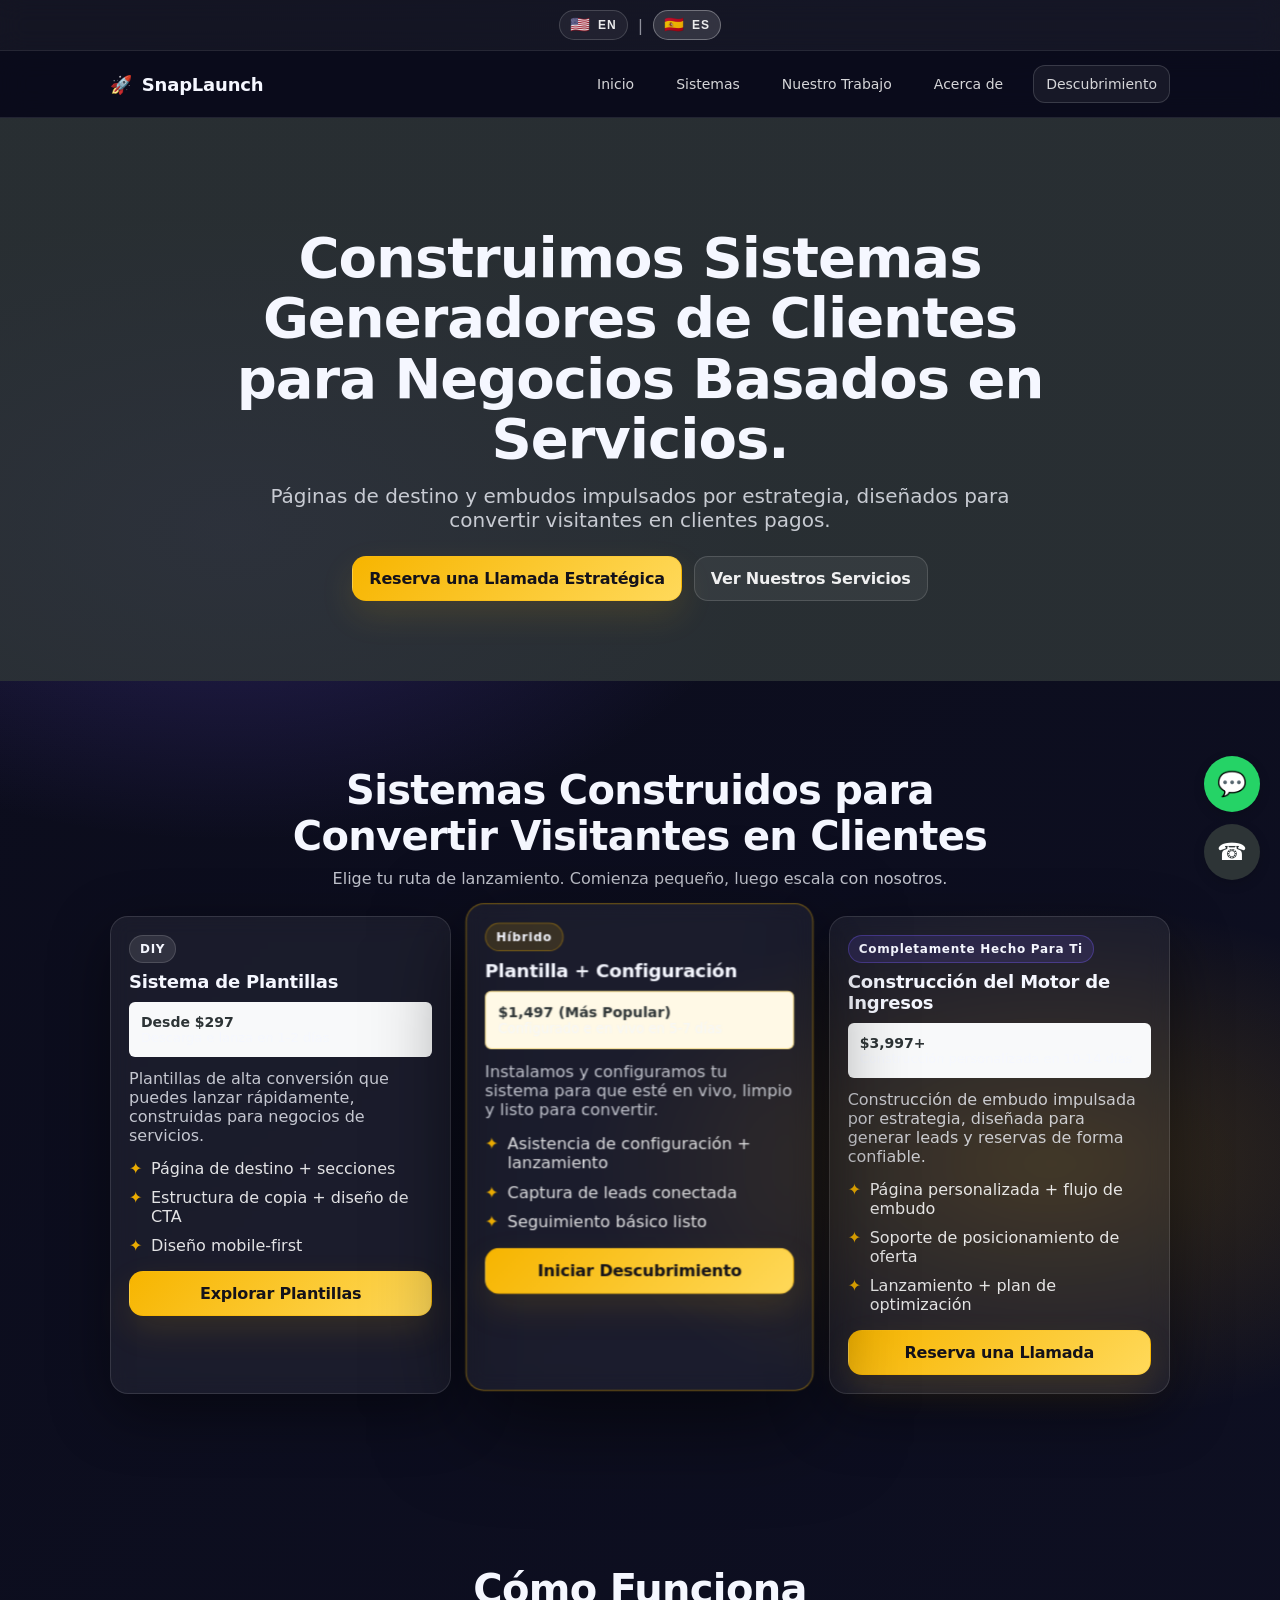
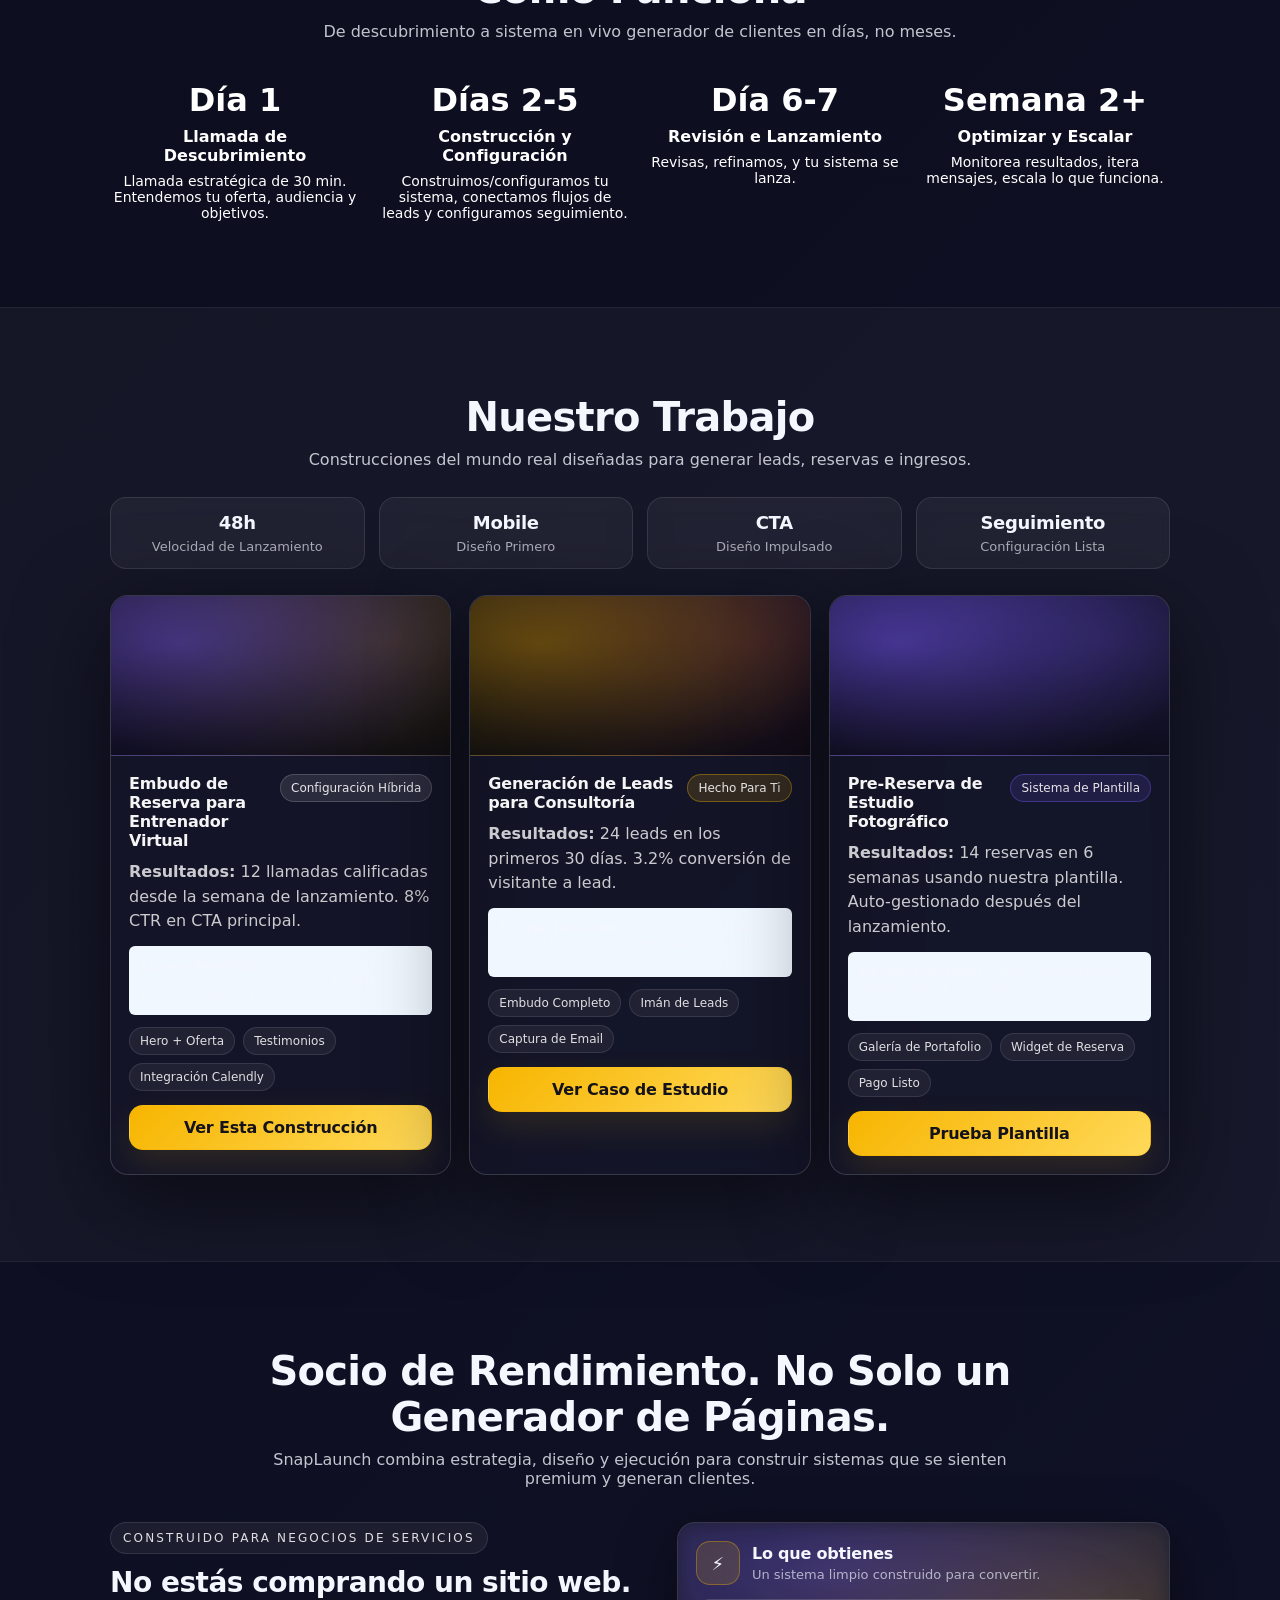
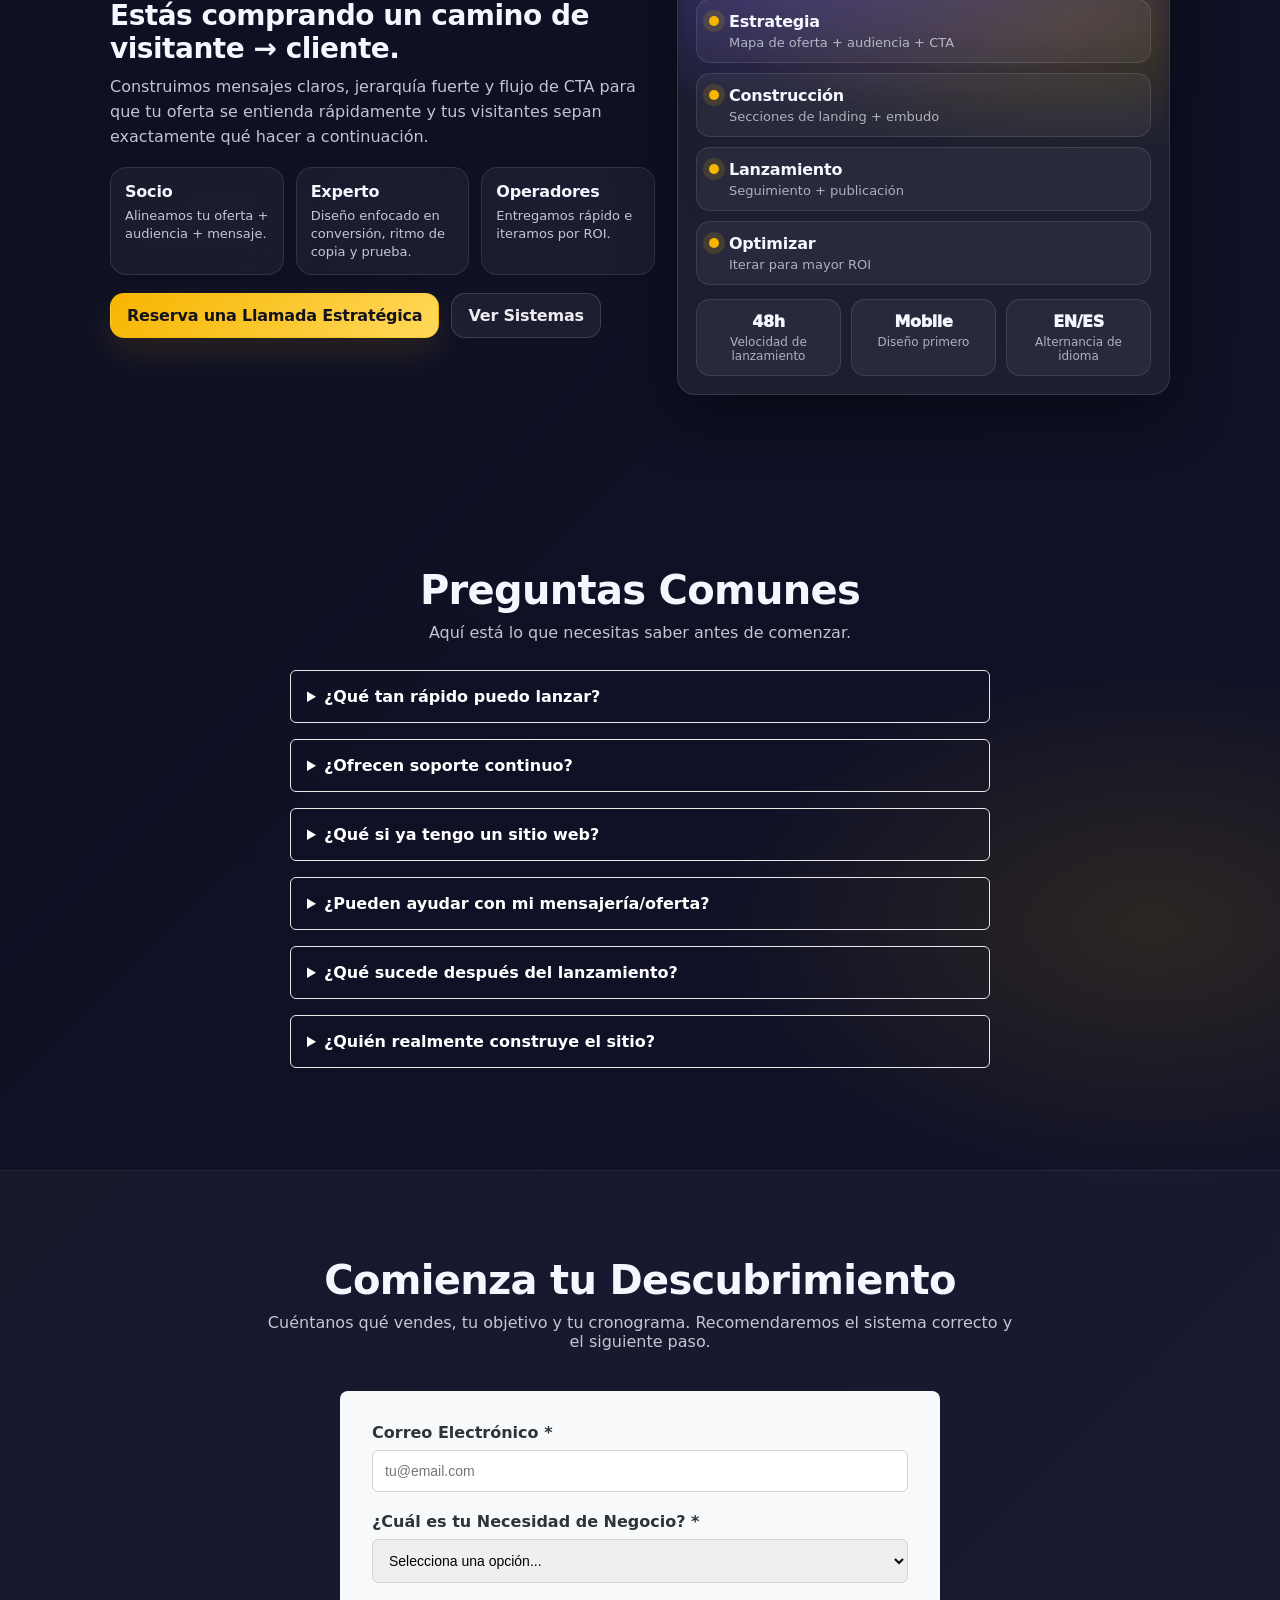
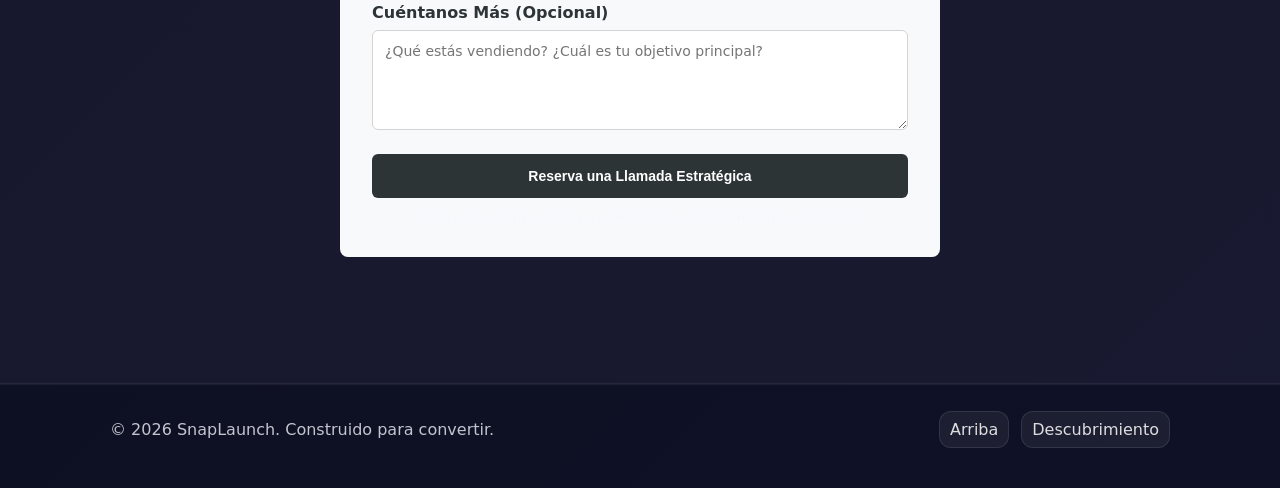
==== commit c1144ebc: "Add files via upload" ====
--- a/es_spanish.html
+++ b/es_spanish.html
@@ -471,6 +471,13 @@
 
     document.getElementById("btn-es").addEventListener("click", function() {
       window.location.href = "es_spanish.html";
+    });
+
+    // Close mobile nav after clicking a menu link
+    document.querySelectorAll(".menu a").forEach(link => {
+      link.addEventListener("click", function() {
+        document.getElementById("nav-toggle").checked = false;
+      });
     });
   </script>
 
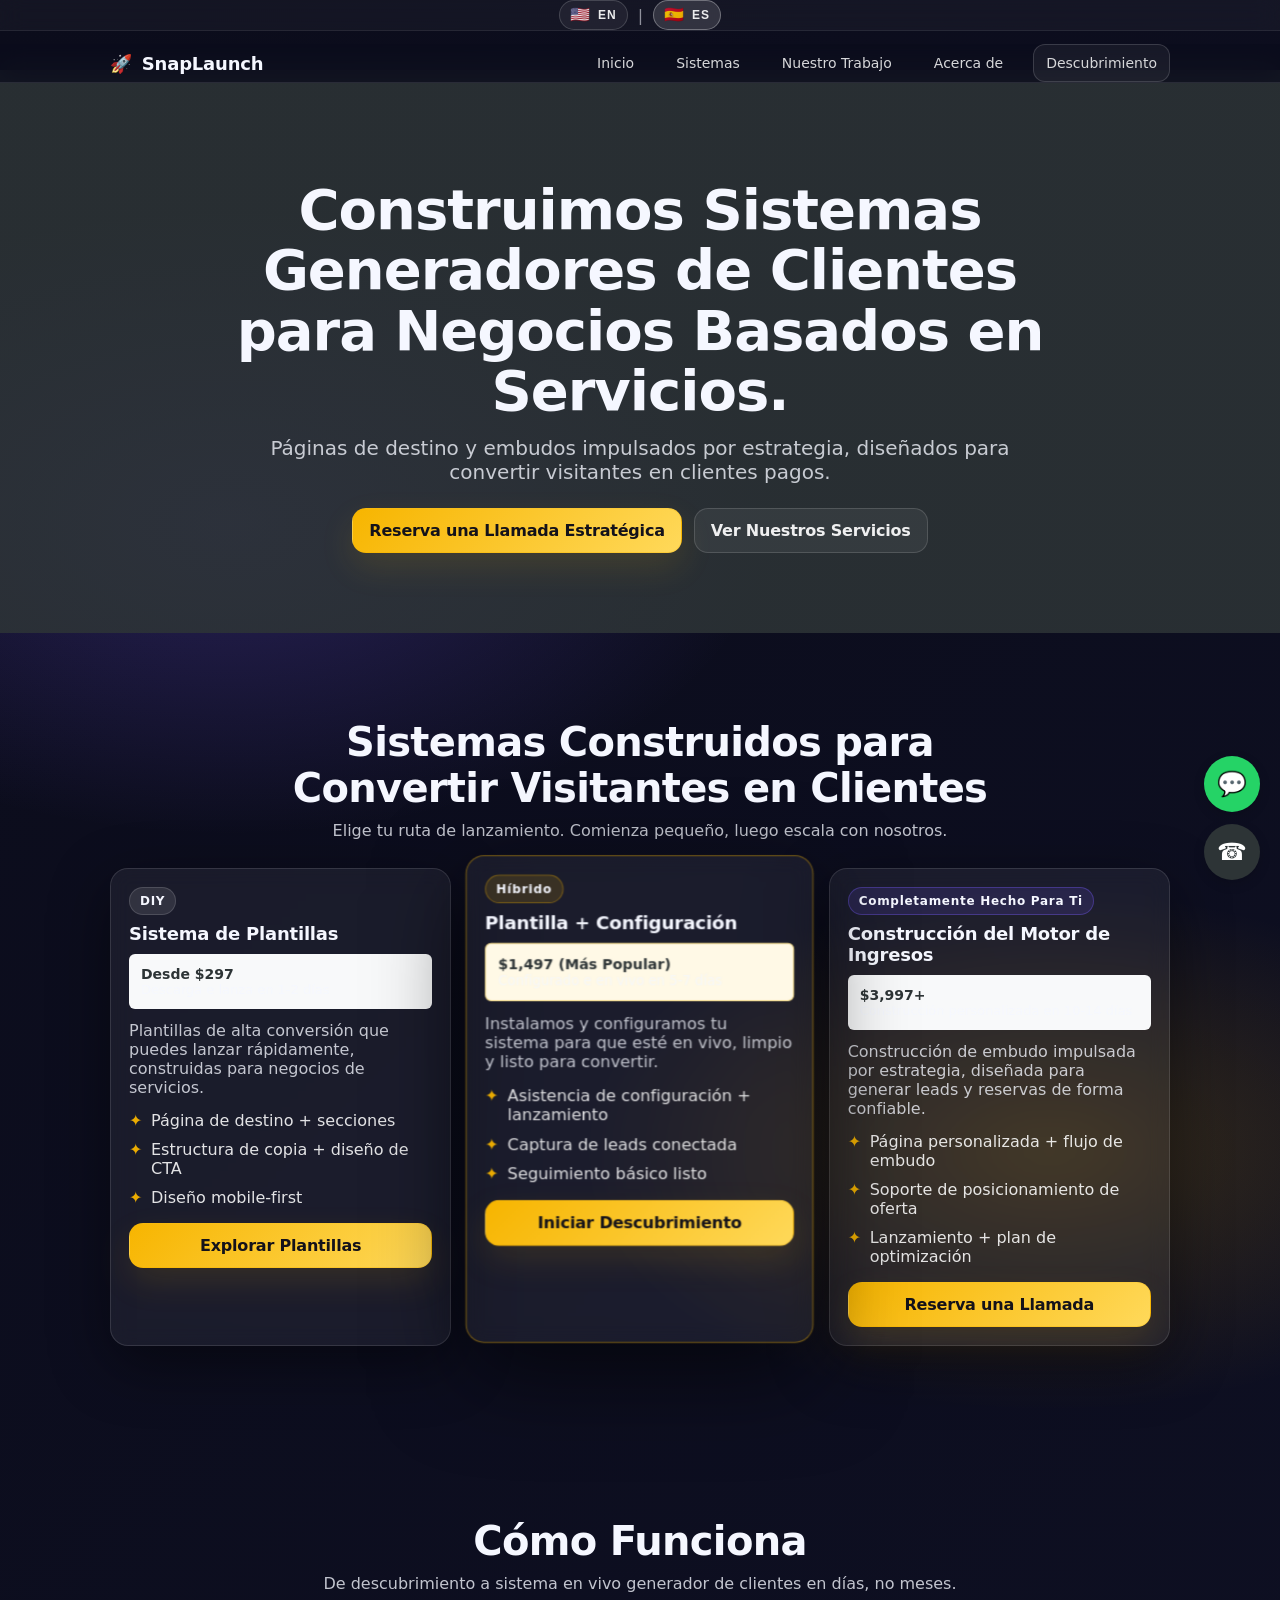
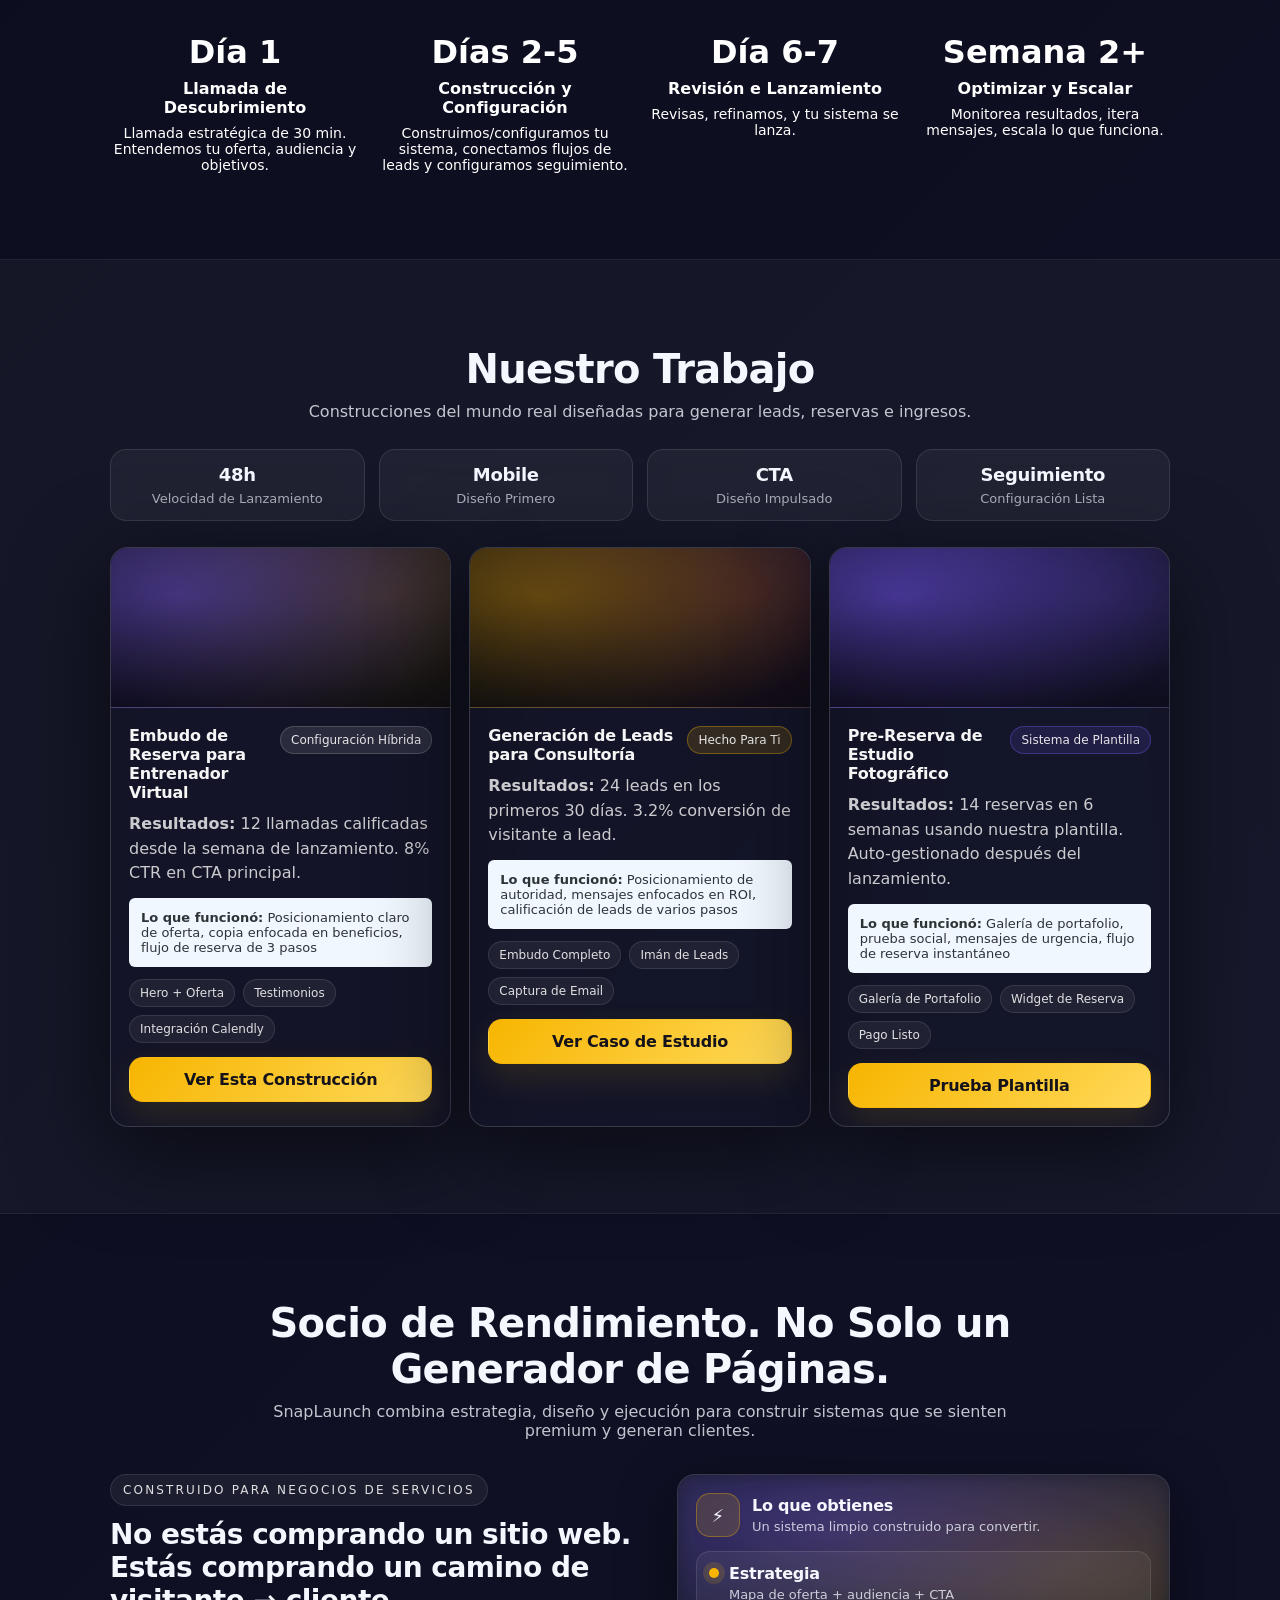
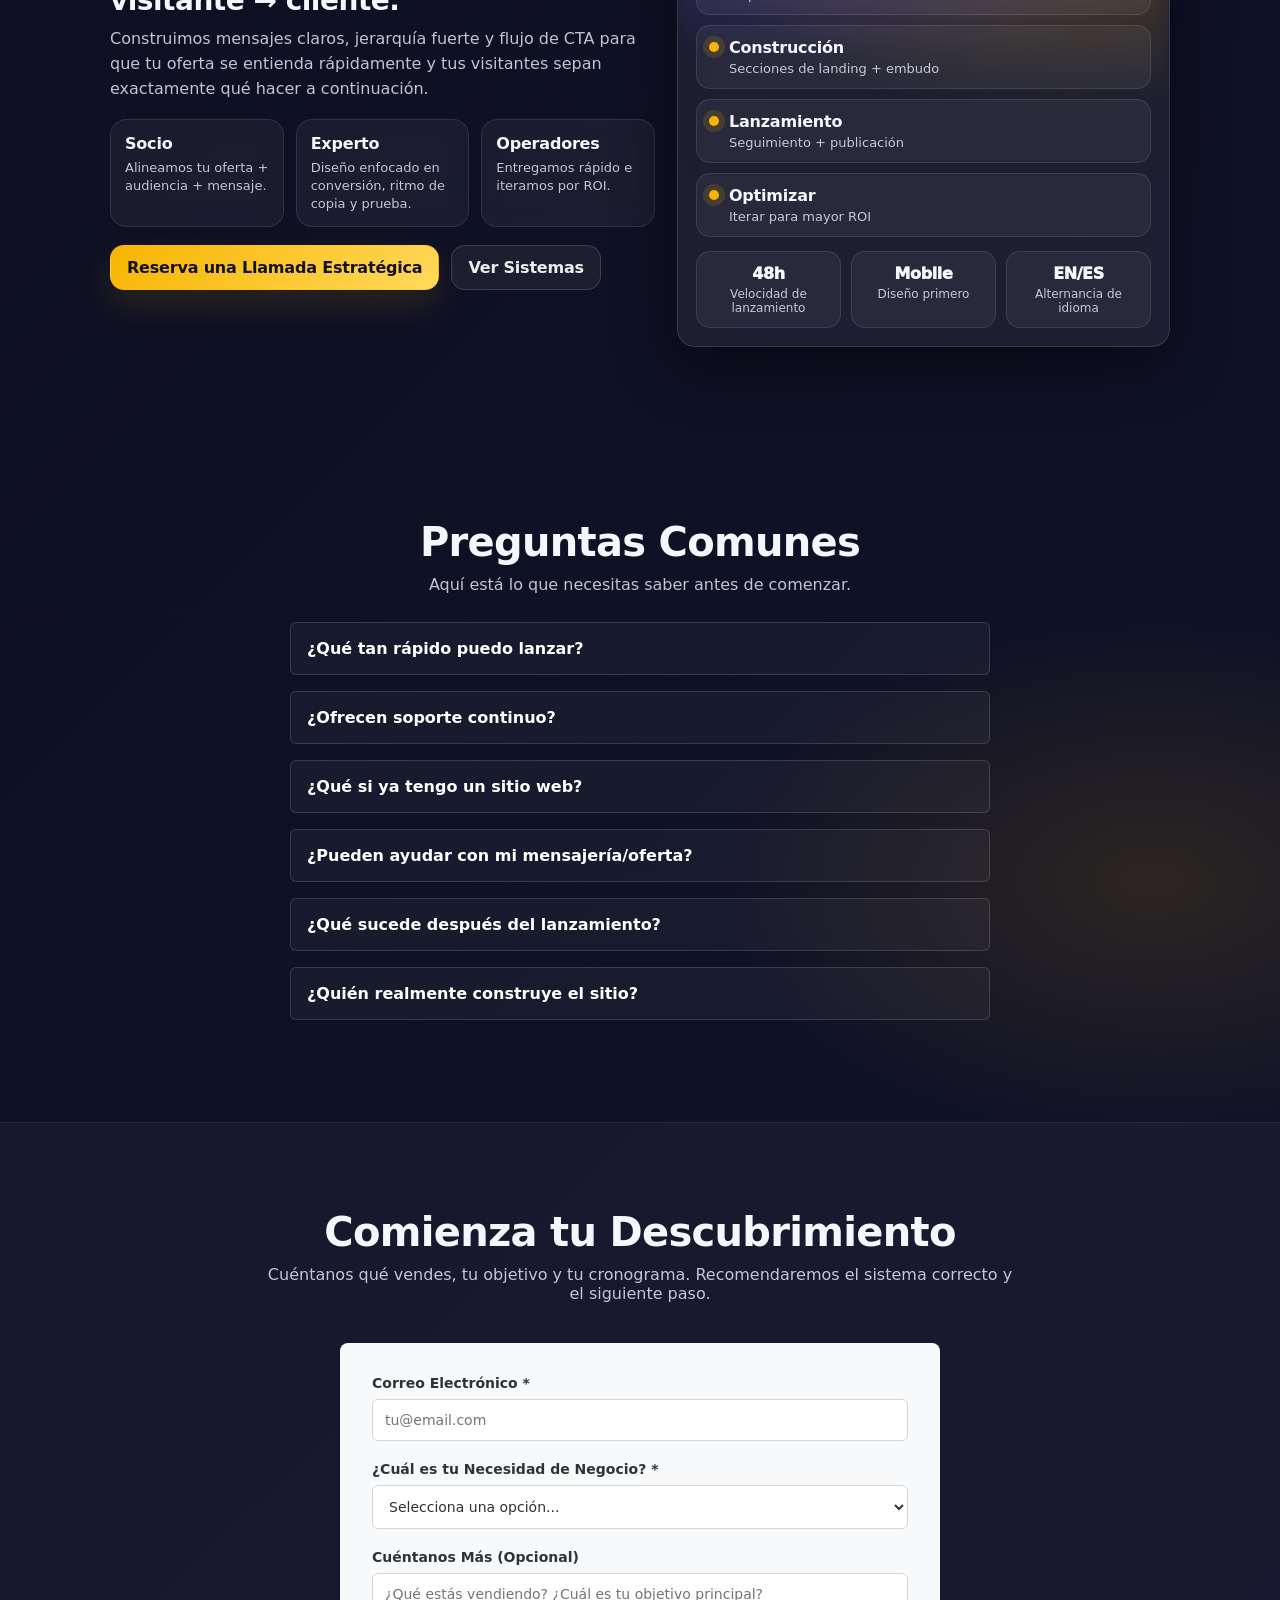
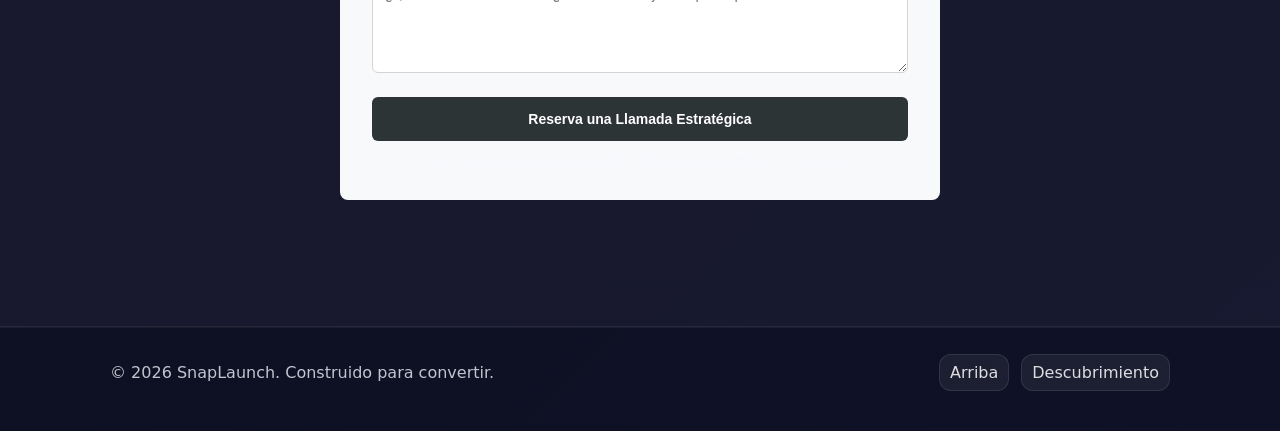
==== commit 293b5b23: "Refactor CSS to use layers, custom properties, and utility classes; remove all HTML inline styles Co" ====
--- a/es_spanish.html
+++ b/es_spanish.html
@@ -4,11 +4,13 @@
   <meta charset="UTF-8" />
   <meta name="viewport" content="width=device-width, initial-scale=1.0" />
   <title>SnapLaunch</title>
-  <meta name="description" content="Construimos sistemas generadores de clientes para negocios basados en servicios." />
+  <meta name="description" content="Construimos sistemas generadores de clientes para todo tipo de negocios." />
   <link rel="stylesheet" href="css/styles.css" />
 </head>
 
 <body>
+
+  <a class="skip-link" href="#home">Saltar al contenido principal</a>
 
   <!-- TOP BAR -->
   <div class="topbar">
@@ -56,7 +58,7 @@
   </header>
 
   <!-- HERO -->
-  <section id="home" class="hero" style="background-image: linear-gradient(135deg, rgba(45, 52, 54, 0.85), rgba(45, 52, 54, 0.85)), url('https://images.unsplash.com/photo-1552664730-d307ca884978?w=1200&q=80'); background-size: cover; background-position: center; background-attachment: fixed;">
+  <section id="home" class="hero">
     <div class="container hero-content">
       <h1>Construimos Sistemas Generadores de Clientes<br>para Negocios Basados en Servicios.</h1>
       <p class="muted">
@@ -84,9 +86,9 @@
             <span class="badge">DIY</span>
             <h3>Sistema de Plantillas</h3>
           </div>
-          <div style="background: #f8f9fa; padding: 12px; border-radius: 6px; margin-bottom: 12px; font-size: 14px;">
-            <div style="font-weight: 600; color: #2d3436;">Desde $297</div>
-            <div class="muted" style="font-size: 13px;">Descarga e lanza en 1-2 días</div>
+          <div class="card-price">
+            <div class="card-price__amount">Desde $297</div>
+            <div class="card-price__sub muted">Descarga e lanza en 1-2 días</div>
           </div>
           <p class="muted">Plantillas de alta conversión que puedes lanzar rápidamente, construidas para negocios de servicios.</p>
           <ul class="list">
@@ -102,9 +104,9 @@
             <span class="badge badge-gold">Híbrido</span>
             <h3>Plantilla + Configuración</h3>
           </div>
-          <div style="background: #fff9e6; padding: 12px; border-radius: 6px; margin-bottom: 12px; font-size: 14px; border: 1px solid #ffe58f;">
-            <div style="font-weight: 600; color: #2d3436;">$1,497 (Más Popular)</div>
-            <div class="muted" style="font-size: 13px;">Configurado e en vivo en 5-7 días</div>
+          <div class="card-price card-price--featured">
+            <div class="card-price__amount">$1,497 (Más Popular)</div>
+            <div class="card-price__sub muted">Configurado e en vivo en 5-7 días</div>
           </div>
           <p class="muted">Instalamos y configuramos tu sistema para que esté en vivo, limpio y listo para convertir.</p>
           <ul class="list">
@@ -120,9 +122,9 @@
             <span class="badge badge-purple">Completamente Hecho Para Ti</span>
             <h3>Construcción del Motor de Ingresos</h3>
           </div>
-          <div style="background: #f8f9fa; padding: 12px; border-radius: 6px; margin-bottom: 12px; font-size: 14px;">
-            <div style="font-weight: 600; color: #2d3436;">$3,997+</div>
-            <div class="muted" style="font-size: 13px;">Construcción personalizada en 10-14 días</div>
+          <div class="card-price">
+            <div class="card-price__amount">$3,997+</div>
+            <div class="card-price__sub muted">Construcción personalizada en 10-14 días</div>
           </div>
           <p class="muted">Construcción de embudo impulsada por estrategia, diseñada para generar leads y reservas de forma confiable.</p>
           <ul class="list">
@@ -144,26 +146,26 @@
         <p class="muted">De descubrimiento a sistema en vivo generador de clientes en días, no meses.</p>
       </div>
 
-      <div class="timeline" style="display: grid; grid-template-columns: 1fr 1fr 1fr 1fr; gap: 20px; margin-top: 40px;">
-        <div style="text-align: center;">
-          <div style="font-size: 32px; font-weight: 700; color: #ffffff; margin-bottom: 8px;">Día 1</div>
-          <div style="font-weight: 600; color: #ffffff; margin-bottom: 8px;">Llamada de Descubrimiento</div>
-          <p style="color: #ffffff; font-size: 14px; margin: 0;">Llamada estratégica de 30 min. Entendemos tu oferta, audiencia y objetivos.</p>
-        </div>
-        <div style="text-align: center;">
-          <div style="font-size: 32px; font-weight: 700; color: #ffffff; margin-bottom: 8px;">Días 2-5</div>
-          <div style="font-weight: 600; color: #ffffff; margin-bottom: 8px;">Construcción y Configuración</div>
-          <p style="color: #ffffff; font-size: 14px; margin: 0;">Construimos/configuramos tu sistema, conectamos flujos de leads y configuramos seguimiento.</p>
-        </div>
-        <div style="text-align: center;">
-          <div style="font-size: 32px; font-weight: 700; color: #ffffff; margin-bottom: 8px;">Día 6-7</div>
-          <div style="font-weight: 600; color: #ffffff; margin-bottom: 8px;">Revisión e Lanzamiento</div>
-          <p style="color: #ffffff; font-size: 14px; margin: 0;">Revisas, refinamos, y tu sistema se lanza.</p>
-        </div>
-        <div style="text-align: center;">
-          <div style="font-size: 32px; font-weight: 700; color: #ffffff; margin-bottom: 8px;">Semana 2+</div>
-          <div style="font-weight: 600; color: #ffffff; margin-bottom: 8px;">Optimizar y Escalar</div>
-          <p style="color: #ffffff; font-size: 14px; margin: 0;">Monitorea resultados, itera mensajes, escala lo que funciona.</p>
+      <div class="timeline">
+        <div class="timeline__item">
+          <div class="timeline__day">Día 1</div>
+          <div class="timeline__title">Llamada de Descubrimiento</div>
+          <p>Llamada estratégica de 30 min. Entendemos tu oferta, audiencia y objetivos.</p>
+        </div>
+        <div class="timeline__item">
+          <div class="timeline__day">Días 2-5</div>
+          <div class="timeline__title">Construcción y Configuración</div>
+          <p>Construimos/configuramos tu sistema, conectamos flujos de leads y configuramos seguimiento.</p>
+        </div>
+        <div class="timeline__item">
+          <div class="timeline__day">Día 6-7</div>
+          <div class="timeline__title">Revisión e Lanzamiento</div>
+          <p>Revisas, refinamos, y tu sistema se lanza.</p>
+        </div>
+        <div class="timeline__item">
+          <div class="timeline__day">Semana 2+</div>
+          <div class="timeline__title">Optimizar y Escalar</div>
+          <p>Monitorea resultados, itera mensajes, escala lo que funciona.</p>
         </div>
       </div>
     </div>
@@ -205,7 +207,7 @@
               <span class="pill">Configuración Híbrida</span>
             </div>
             <p class="work-desc"><strong>Resultados:</strong> 12 llamadas calificadas desde la semana de lanzamiento. 8% CTR en CTA principal.</p>
-            <div style="background: #f0f7ff; padding: 12px; border-radius: 6px; margin: 12px 0; font-size: 13px;">
+            <div class="work-highlight">
               <strong>Lo que funcionó:</strong> Posicionamiento claro de oferta, copia enfocada en beneficios, flujo de reserva de 3 pasos
             </div>
             <div class="work-tags">
@@ -223,7 +225,7 @@
               <span class="pill pill-gold">Hecho Para Ti</span>
             </div>
             <p class="work-desc"><strong>Resultados:</strong> 24 leads en los primeros 30 días. 3.2% conversión de visitante a lead.</p>
-            <div style="background: #f0f7ff; padding: 12px; border-radius: 6px; margin: 12px 0; font-size: 13px;">
+            <div class="work-highlight">
               <strong>Lo que funcionó:</strong> Posicionamiento de autoridad, mensajes enfocados en ROI, calificación de leads de varios pasos
             </div>
             <div class="work-tags">
@@ -241,7 +243,7 @@
               <span class="pill pill-purple">Sistema de Plantilla</span>
             </div>
             <p class="work-desc"><strong>Resultados:</strong> 14 reservas en 6 semanas usando nuestra plantilla. Auto-gestionado después del lanzamiento.</p>
-            <div style="background: #f0f7ff; padding: 12px; border-radius: 6px; margin: 12px 0; font-size: 13px;">
+            <div class="work-highlight">
               <strong>Lo que funcionó:</strong> Galería de portafolio, prueba social, mensajes de urgencia, flujo de reserva instantáneo
             </div>
             <div class="work-tags">
@@ -377,35 +379,35 @@
         <p class="muted">Aquí está lo que necesitas saber antes de comenzar.</p>
       </div>
 
-      <div style="max-width: 700px; margin: 0 auto;">
-        <details style="margin-bottom: 16px; border: 1px solid #e8e8e8; border-radius: 6px; padding: 16px; cursor: pointer;">
-          <summary style="font-weight: 600; color: #ffffff; user-select: none;">¿Qué tan rápido puedo lanzar?</summary>
-          <p style="margin-top: 12px; font-size: 14px; color: #ffffff;">Con nuestro Sistema de Plantillas, 1-2 días. Plantilla + Configuración (Híbrido), 5-7 días. Hecho Para Ti, 10-14 días. Priorizamos la velocidad sin sacrificar la conversión.</p>
-        </details>
-
-        <details style="margin-bottom: 16px; border: 1px solid #e8e8e8; border-radius: 6px; padding: 16px; cursor: pointer;">
-          <summary style="font-weight: 600; color: #ffffff; user-select: none;">¿Ofrecen soporte continuo?</summary>
-          <p style="margin-top: 12px; font-size: 14px; color: #ffffff;">Sí. Todos los paquetes incluyen soporte de lanzamiento. Los clientes Hecho Para Ti obtienen 30 días de soporte de optimización incluido. Ofrecemos paquetes de optimización mensual opcional para clientes que desean iteración continua.</p>
-        </details>
-
-        <details style="margin-bottom: 16px; border: 1px solid #e8e8e8; border-radius: 6px; padding: 16px; cursor: pointer;">
-          <summary style="font-weight: 600; color: #ffffff; user-select: none;">¿Qué si ya tengo un sitio web?</summary>
-          <p style="margin-top: 12px; font-size: 14px; color: #ffffff;">Podemos auditar tu sitio actual y construir una página de destino o embudo de alta conversión junto a él. Muchos clientes usan un sistema SnapLaunch separado para generar leads mientras mantienen su sitio principal como está.</p>
-        </details>
-
-        <details style="margin-bottom: 16px; border: 1px solid #e8e8e8; border-radius: 6px; padding: 16px; cursor: pointer;">
-          <summary style="font-weight: 600; color: #ffffff; user-select: none;">¿Pueden ayudar con mi mensajería/oferta?</summary>
-          <p style="margin-top: 12px; font-size: 14px; color: #ffffff;">Absolutamente. La Llamada de Descubrimiento es donde profundizamos en tu oferta y posicionamiento. Los clientes Hecho Para Ti reciben soporte de posicionamiento incluido. Ayudamos a refinar tu mensaje para resonar con tus clientes ideales.</p>
-        </details>
-
-        <details style="margin-bottom: 16px; border: 1px solid #e8e8e8; border-radius: 6px; padding: 16px; cursor: pointer;">
-          <summary style="font-weight: 600; color: #ffffff; user-select: none;">¿Qué sucede después del lanzamiento?</summary>
-          <p style="margin-top: 12px; font-size: 14px; color: #ffffff;">Monitoreamos tus datos de conversión y recomendamos optimizaciones. La mayoría de clientes ven sus mejores resultados en semanas 3-6 mientras refinamos CTAs, mensajes y segmentación basados en comportamiento real de visitantes.</p>
-        </details>
-
-        <details style="margin-bottom: 16px; border: 1px solid #e8e8e8; border-radius: 6px; padding: 16px; cursor: pointer;">
-          <summary style="font-weight: 600; color: #ffffff; user-select: none;">¿Quién realmente construye el sitio?</summary>
-          <p style="margin-top: 12px; font-size: 14px; color: #ffffff;">El equipo de SnapLaunch. No somos revendedores—construimos cada proyecto internamente. Trabajas directamente con nuestro equipo de estrategia y construcción de principio a fin.</p>
+      <div class="faq-list">
+        <details class="faq">
+          <summary>¿Qué tan rápido puedo lanzar?</summary>
+          <p>Con nuestro Sistema de Plantillas, 1-2 días. Plantilla + Configuración (Híbrido), 5-7 días. Hecho Para Ti, 10-14 días. Priorizamos la velocidad sin sacrificar la conversión.</p>
+        </details>
+
+        <details class="faq">
+          <summary>¿Ofrecen soporte continuo?</summary>
+          <p>Sí. Todos los paquetes incluyen soporte de lanzamiento. Los clientes Hecho Para Ti obtienen 30 días de soporte de optimización incluido. Ofrecemos paquetes de optimización mensual opcional para clientes que desean iteración continua.</p>
+        </details>
+
+        <details class="faq">
+          <summary>¿Qué si ya tengo un sitio web?</summary>
+          <p>Podemos auditar tu sitio actual y construir una página de destino o embudo de alta conversión junto a él. Muchos clientes usan un sistema SnapLaunch separado para generar leads mientras mantienen su sitio principal como está.</p>
+        </details>
+
+        <details class="faq">
+          <summary>¿Pueden ayudar con mi mensajería/oferta?</summary>
+          <p>Absolutamente. La Llamada de Descubrimiento es donde profundizamos en tu oferta y posicionamiento. Los clientes Hecho Para Ti reciben soporte de posicionamiento incluido. Ayudamos a refinar tu mensaje para resonar con tus clientes ideales.</p>
+        </details>
+
+        <details class="faq">
+          <summary>¿Qué sucede después del lanzamiento?</summary>
+          <p>Monitoreamos tus datos de conversión y recomendamos optimizaciones. La mayoría de clientes ven sus mejores resultados en semanas 3-6 mientras refinamos CTAs, mensajes y segmentación basados en comportamiento real de visitantes.</p>
+        </details>
+
+        <details class="faq">
+          <summary>¿Quién realmente construye el sitio?</summary>
+          <p>El equipo de SnapLaunch. No somos revendedores—construimos cada proyecto internamente. Trabajas directamente con nuestro equipo de estrategia y construcción de principio a fin.</p>
         </details>
       </div>
     </div>
@@ -419,16 +421,16 @@
         <p class="muted">Cuéntanos qué vendes, tu objetivo y tu cronograma. Recomendaremos el sistema correcto y el siguiente paso.</p>
       </div>
 
-      <div style="max-width: 600px; margin: 40px auto;">
-        <form style="background: #f8f9fa; padding: 32px; border-radius: 8px;">
-          <div style="margin-bottom: 20px;">
-            <label for="email" style="display: block; font-weight: 600; color: #2d3436; margin-bottom: 8px;">Correo Electrónico *</label>
-            <input type="email" id="email" name="email" required style="width: 100%; padding: 12px; border: 1px solid #d4d4d4; border-radius: 6px; font-size: 14px; box-sizing: border-box;" placeholder="tu@email.com">
-          </div>
-
-          <div style="margin-bottom: 20px;">
-            <label for="business" style="display: block; font-weight: 600; color: #2d3436; margin-bottom: 8px;">¿Cuál es tu Necesidad de Negocio? *</label>
-            <select id="business" name="business" required style="width: 100%; padding: 12px; border: 1px solid #d4d4d4; border-radius: 6px; font-size: 14px; box-sizing: border-box;">
+      <div class="form-wrapper">
+        <form class="form" aria-label="Solicitud de llamada de descubrimiento">
+          <div class="form__group">
+            <label class="form__label" for="email">Correo Electrónico *</label>
+            <input class="form__field" type="email" id="email" name="email" required placeholder="tu@email.com" autocomplete="email">
+          </div>
+
+          <div class="form__group">
+            <label class="form__label" for="business">¿Cuál es tu Necesidad de Negocio? *</label>
+            <select class="form__field" id="business" name="business" required>
               <option value="">Selecciona una opción...</option>
               <option value="new-landing">Necesito una página de destino nueva</option>
               <option value="lead-funnel">Quiero generar más leads</option>
@@ -438,14 +440,14 @@
             </select>
           </div>
 
-          <div style="margin-bottom: 20px;">
-            <label for="message" style="display: block; font-weight: 600; color: #2d3436; margin-bottom: 8px;">Cuéntanos Más (Opcional)</label>
-            <textarea id="message" name="message" style="width: 100%; padding: 12px; border: 1px solid #d4d4d4; border-radius: 6px; font-size: 14px; box-sizing: border-box; min-height: 100px; font-family: inherit;" placeholder="¿Qué estás vendiendo? ¿Cuál es tu objetivo principal?"></textarea>
-          </div>
-
-          <button type="submit" style="width: 100%; padding: 14px; background: #2d3436; color: white; border: none; border-radius: 6px; font-weight: 600; font-size: 14px; cursor: pointer; transition: background 0.3s ease;">Reserva una Llamada Estratégica</button>
-          
-          <p class="muted" style="text-align: center; margin-top: 12px; font-size: 13px;">Nos comunicaremos dentro de 2 horas durante horario comercial.</p>
+          <div class="form__group">
+            <label class="form__label" for="message">Cuéntanos Más (Opcional)</label>
+            <textarea class="form__field form__field--textarea" id="message" name="message" placeholder="¿Qué estás vendiendo? ¿Cuál es tu objetivo principal?"></textarea>
+          </div>
+
+          <button class="form__submit" type="submit">Reserva una Llamada Estratégica</button>
+
+          <p class="form__note muted">Nos comunicaremos dentro de 2 horas durante horario comercial.</p>
         </form>
       </div>
     </div>
@@ -482,16 +484,16 @@
   </script>
 
   <!-- BOTONES DE ACCIÓN FLOTANTES -->
-  <div style="position: fixed; bottom: 20px; right: 20px; display: flex; gap: 12px; flex-direction: column; z-index: 1000;">
+  <div class="fab-group" aria-label="Accesos directos de contacto">
     <!-- Botón WhatsApp -->
-    <a href="https://wa.me/14049925807" target="_blank" rel="noopener noreferrer" style="display: flex; align-items: center; justify-content: center; width: 56px; height: 56px; background: #25D366; color: white; border-radius: 50%; text-decoration: none; box-shadow: 0 4px 12px rgba(0,0,0,0.15); transition: transform 0.2s ease, box-shadow 0.2s ease; font-size: 24px;" title="Envíanos un mensaje en WhatsApp" onmouseover="this.style.transform='scale(1.1)'; this.style.boxShadow='0 6px 16px rgba(0,0,0,0.2)';" onmouseout="this.style.transform='scale(1)'; this.style.boxShadow='0 4px 12px rgba(0,0,0,0.15)';">
+    <a class="fab fab--whatsapp" href="https://wa.me/14049925807" target="_blank" rel="noopener noreferrer" title="Envíanos un mensaje en WhatsApp" aria-label="Envíanos un mensaje en WhatsApp">
       💬
     </a>
     <!-- Botón Llamar Ahora -->
-    <a href="tel:14049925807" style="display: flex; align-items: center; justify-content: center; width: 56px; height: 56px; background: #2d3436; color: white; border-radius: 50%; text-decoration: none; box-shadow: 0 4px 12px rgba(0,0,0,0.15); transition: transform 0.2s ease, box-shadow 0.2s ease; font-size: 24px;" title="Llámanos ahora" onmouseover="this.style.transform='scale(1.1)'; this.style.boxShadow='0 6px 16px rgba(0,0,0,0.2)';" onmouseout="this.style.transform='scale(1)'; this.style.boxShadow='0 4px 12px rgba(0,0,0,0.15)';">
+    <a class="fab fab--call" href="tel:14049925807" title="Llámanos ahora" aria-label="Llámanos ahora">
       ☎️
     </a>
   </div>
 
 </body>
-</html>+</html>
--- a/css/styles.css
+++ b/css/styles.css
@@ -1,668 +1,978 @@
-:root{
-  --bg1:#0b0c1b;
-  --bg2:#11132a;
-  --card: rgba(255,255,255,.06);
-  --card2: rgba(18, 20, 40, .62);
-  --border: rgba(255,255,255,.12);
-  --border2: rgba(255,255,255,.16);
-  --text:#f5f7ff;
-  --muted: rgba(245,247,255,.78);
-  --muted2: rgba(245,247,255,.66);
-  --gold:#f7b500;
-  --gold2:#ffd95a;
-  --purple:#7a5cff;
-  --shadow: 0 18px 60px rgba(0,0,0,.45);
-  --shadow2: 0 30px 100px rgba(0,0,0,.6);
-
-  --r: 18px;
-  --r2: 14px;
-
-  --space-1: 8px;
-  --space-2: 12px;
-  --space-3: 18px;
-  --space-4: 22px;
-  --space-5: 34px;
-  --space-6: 48px;
-  --space-7: 72px;
+/* =====================================================================
+   SnapLaunch – Stylesheet
+   Architecture: @layer reset | base | components | utilities | responsive | accessibility
+   ===================================================================== */
+
+@layer reset, base, components, utilities, responsive, accessibility;
+
+/* ============================================================
+   RESET LAYER
+   ============================================================ */
+@layer reset {
+  *{ box-sizing:border-box; margin:0; padding:0; }
 }
 
-*{ box-sizing:border-box; margin:0; padding:0; }
-html{ scroll-behavior:smooth; }
-body{
-  font-family: system-ui, -apple-system, Segoe UI, Roboto, sans-serif;
-  color: var(--text);
-  background:
-    radial-gradient(900px 520px at 18% 10%, rgba(122,92,255,.26), transparent 60%),
-    radial-gradient(760px 420px at 82% 22%, rgba(247,181,0,.18), transparent 62%),
-    radial-gradient(700px 420px at 90% 78%, rgba(247,181,0,.12), transparent 62%),
-    linear-gradient(135deg, var(--bg1), var(--bg2));
+/* ============================================================
+   BASE LAYER
+   ============================================================ */
+@layer base {
+  :root {
+    /* Color tokens */
+    --bg1:#0b0c1b;
+    --bg2:#11132a;
+    --card: rgba(255,255,255,.06);
+    --card2: rgba(18, 20, 40, .62);
+    --border: rgba(255,255,255,.12);
+    --border2: rgba(255,255,255,.16);
+    --text:#f5f7ff;
+    --muted: rgba(245,247,255,.78);
+    --muted2: rgba(245,247,255,.66);
+    --gold:#f7b500;
+    --gold2:#ffd95a;
+    --purple:#7a5cff;
+    --shadow: 0 18px 60px rgba(0,0,0,.45);
+    --shadow2: 0 30px 100px rgba(0,0,0,.6);
+
+    /* Border radius */
+    --r: 18px;
+    --r2: 14px;
+
+    /* Spacing scale */
+    --space-1: 8px;
+    --space-2: 12px;
+    --space-3: 18px;
+    --space-4: 22px;
+    --space-5: 34px;
+    --space-6: 48px;
+    --space-7: 72px;
+
+    /* Typography scale */
+    --font-size-xs: 12px;
+    --font-size-sm: 13px;
+    --font-size-base: 14px;
+    --font-size-md: 16px;
+    --font-size-lg: 18px;
+    --font-size-xl: 32px;
+
+    /* Z-index scale */
+    --z-base: 1;
+    --z-card-featured: 2;
+    --z-nav: 19;
+    --z-topbar: 20;
+    --z-fab: 1000;
+
+    /* Transitions */
+    --transition-fast: .15s ease;
+    --transition-base: .25s ease;
+    --transition-slow: .3s ease;
+  }
+
+  html{ scroll-behavior:smooth; }
+
+  body{
+    font-family: system-ui, -apple-system, Segoe UI, Roboto, sans-serif;
+    color: var(--text);
+    background:
+      radial-gradient(900px 520px at 18% 10%, rgba(122,92,255,.26), transparent 60%),
+      radial-gradient(760px 420px at 82% 22%, rgba(247,181,0,.18), transparent 62%),
+      radial-gradient(700px 420px at 90% 78%, rgba(247,181,0,.12), transparent 62%),
+      linear-gradient(135deg, var(--bg1), var(--bg2));
+  }
+
+  a{ color:inherit; text-decoration:none; }
+  img{ max-width:100%; display:block; }
 }
 
-a{ color:inherit; text-decoration:none; }
-img{ max-width:100%; display:block; }
-
-.container{
-  max-width: 1100px;
-  margin: 0 auto;
-  padding: 0 20px;
+/* ============================================================
+   UTILITIES LAYER
+   ============================================================ */
+@layer utilities {
+  .container{
+    max-width: 1100px;
+    margin: 0 auto;
+    padding: 0 20px;
+  }
+
+  .muted{ color: var(--muted); }
+  .w-full{ width:100%; display:inline-flex; justify-content:center; }
+
+  /* Text utilities */
+  .text-center{ text-align: center; }
+  .text-sm{ font-size: var(--font-size-sm); }
+  .text-base{ font-size: var(--font-size-base); }
+  .font-bold{ font-weight: 600; }
+
+  /* Layout utilities */
+  .mx-auto{ margin-left: auto; margin-right: auto; }
 }
 
-.muted{ color: var(--muted); }
-.w-full{ width:100%; display:inline-flex; justify-content:center; }
-
-/* TOPBAR */
-.topbar{
-  position: sticky;
-  top: 0;
-  z-index: 20;
-  background: rgba(255,255,255,.04);
-  backdrop-filter: blur(12px);
-  border-bottom: 1px solid rgba(255,255,255,.08);
+/* ============================================================
+   COMPONENTS LAYER
+   ============================================================ */
+@layer components {
+
+  /* TOPBAR */
+  .topbar{
+    position: sticky;
+    top: 0;
+    z-index: var(--z-topbar);
+    background: rgba(255,255,255,.04);
+    backdrop-filter: blur(12px);
+    border-bottom: 1px solid rgba(255,255,255,.08);
+  }
+  .topbar-inner{
+    display:flex;
+    justify-content:center;
+    padding: 10px 0;
+  }
+
+  /* Language toggle */
+  .lang-toggle{ display:flex; align-items:center; gap:10px; }
+  .lang-divider{ opacity:.55; }
+
+  .lang-btn{
+    display:flex;
+    align-items:center;
+    gap:8px;
+    padding: 6px 10px;
+    border-radius: 999px;
+    border: 1px solid rgba(255,255,255,.18);
+    background: rgba(255,255,255,.06);
+    color: #fff;
+    cursor: pointer;
+    opacity: .92;
+    transition: transform var(--transition-fast), background var(--transition-fast), border-color var(--transition-fast), opacity var(--transition-fast);
+  }
+  .lang-btn:hover{
+    transform: translateY(-1px);
+    background: rgba(255,255,255,.10);
+    border-color: rgba(255,255,255,.28);
+    opacity: 1;
+  }
+  .lang-btn.is-active{
+    background: rgba(255,255,255,.14);
+    border-color: rgba(255,255,255,.34);
+  }
+  .flag{ font-size: var(--font-size-md); line-height: 1; }
+  .lang-label{ font-weight: 800; font-size: var(--font-size-xs); letter-spacing: .08em; }
+
+  /* NAV */
+  .nav{
+    position: sticky;
+    top: 44px;
+    z-index: var(--z-nav);
+    background: rgba(10,12,28,.70);
+    backdrop-filter: blur(14px);
+    border-bottom: 1px solid rgba(255,255,255,.10);
+  }
+  .nav-inner{
+    display:flex;
+    align-items:center;
+    justify-content:space-between;
+    gap: 16px;
+    padding: 14px 20px;
+  }
+  .brand{
+    display:flex;
+    align-items:center;
+    gap:10px;
+    font-weight: 900;
+    letter-spacing: -.2px;
+  }
+  .brand-mark{ font-size: var(--font-size-lg); }
+  .brand-name{ font-size: var(--font-size-lg); }
+
+  /* Menu (desktop) */
+  .menu{
+    display:flex;
+    align-items:center;
+    gap: 18px;
+  }
+  .menu a{
+    display:inline-block;
+    padding: 10px 12px;
+    border-radius: 12px;
+    color: rgba(255,255,255,.90);
+    font-size: var(--font-size-base);
+    transition: transform var(--transition-fast), background var(--transition-fast), opacity var(--transition-fast);
+    opacity: .92;
+  }
+  .menu a:hover{
+    opacity: 1;
+    transform: translateY(-1px);
+    background: rgba(255,255,255,.08);
+  }
+  .menu .menu-cta{
+    border: 1px solid rgba(255,255,255,.16);
+    background: rgba(255,255,255,.06);
+  }
+
+  /* Hamburger */
+  .nav-toggle{ display:none; }
+  .nav-burger{
+    display:none;
+    width: 44px;
+    height: 44px;
+    border-radius: 12px;
+    border: 1px solid rgba(255,255,255,.14);
+    background: rgba(255,255,255,.06);
+    align-items:center;
+    justify-content:center;
+    cursor:pointer;
+  }
+  .nav-burger span{
+    display:block;
+    width: 18px;
+    height: 2px;
+    background: rgba(255,255,255,.92);
+    margin: 3px 0;
+    border-radius: 2px;
+  }
+
+  /* HERO */
+  .hero{
+    padding: 110px 0 80px;
+    text-align:center;
+    background-image:
+      linear-gradient(135deg, rgba(45,52,54,.85), rgba(45,52,54,.85)),
+      url('https://images.unsplash.com/photo-1552664730-d307ca884978?w=1200&q=80');
+    background-size: cover;
+    background-position: center;
+    background-attachment: fixed;
+  }
+  .hero-content{ max-width: 980px; }
+  .hero h1{
+    font-size: clamp(34px, 4.6vw, 56px);
+    line-height: 1.08;
+    letter-spacing: -1px;
+    margin-bottom: 14px;
+  }
+  .hero p{
+    font-size: clamp(16px, 2vw, 20px);
+    max-width: 760px;
+    margin: 0 auto 24px;
+    color: var(--muted);
+  }
+  .hero-actions{
+    display:flex;
+    justify-content:center;
+    gap: 12px;
+    flex-wrap: wrap;
+  }
+
+  /* Buttons */
+  .btn{
+    display:inline-flex;
+    align-items:center;
+    justify-content:center;
+    gap: 10px;
+    padding: 12px 16px;
+    border-radius: 14px;
+    font-weight: 800;
+    letter-spacing: -.2px;
+    border: 1px solid rgba(255,255,255,.14);
+    background: rgba(255,255,255,.06);
+    transition: transform var(--transition-fast), background var(--transition-fast), border-color var(--transition-fast), box-shadow var(--transition-fast);
+    min-height: 44px;
+  }
+  .btn:hover{
+    transform: translateY(-1px);
+    background: rgba(255,255,255,.10);
+    border-color: rgba(255,255,255,.24);
+  }
+  .btn.primary{
+    color:#14121a;
+    border: 1px solid rgba(247,181,0,.25);
+    background: linear-gradient(135deg, var(--gold), var(--gold2));
+    box-shadow: 0 14px 34px rgba(247,181,0,.12);
+  }
+  .btn.primary:hover{
+    background: linear-gradient(135deg, #ffc21a, #ffe27a);
+  }
+  .btn.ghost{
+    color: rgba(255,255,255,.92);
+  }
+
+  /* Sections */
+  .section{
+    padding: 86px 0;
+  }
+  .section.alt{
+    background: rgba(255,255,255,.03);
+    border-top: 1px solid rgba(255,255,255,.06);
+    border-bottom: 1px solid rgba(255,255,255,.06);
+  }
+
+  .section-head{
+    text-align:center;
+    max-width: 760px;
+    margin: 0 auto 28px;
+  }
+  .section-head h2{
+    font-size: clamp(24px, 3.2vw, 40px);
+    letter-spacing: -0.7px;
+    margin-bottom: 10px;
+  }
+  .section-head p{ color: var(--muted); }
+
+  /* Cards */
+  .cards{
+    display:grid;
+    grid-template-columns: repeat(3, minmax(0, 1fr));
+    gap: 18px;
+    margin-top: 22px;
+  }
+  .card{
+    background: var(--card);
+    border: 1px solid var(--border);
+    border-radius: var(--r);
+    padding: 18px;
+    box-shadow: var(--shadow);
+    backdrop-filter: blur(10px);
+    transition: transform var(--transition-base), box-shadow var(--transition-base), border-color var(--transition-base);
+  }
+  .card:hover{
+    transform: translateY(-6px);
+    box-shadow: var(--shadow2);
+    border-color: rgba(255,255,255,.25);
+  }
+  .card-top{
+    display:flex;
+    flex-direction:column;
+    gap: 8px;
+    margin-bottom: 10px;
+  }
+  .card h3{
+    font-size: var(--font-size-lg);
+    letter-spacing: -.2px;
+  }
+  .badge{
+    display:inline-flex;
+    align-self:flex-start;
+    padding: 6px 10px;
+    border-radius: 999px;
+    background: rgba(255,255,255,.10);
+    border: 1px solid rgba(255,255,255,.14);
+    font-size: var(--font-size-xs);
+    letter-spacing: .06em;
+    font-weight: 800;
+  }
+  .badge-gold{
+    background: rgba(247,181,0,.14);
+    border-color: rgba(247,181,0,.35);
+  }
+  .badge-purple{
+    background: rgba(122,92,255,.14);
+    border-color: rgba(122,92,255,.35);
+  }
+  .card-featured{
+    transform: translateY(-8px) scale(1.02);
+    border-color: rgba(247,181,0,.45);
+    box-shadow: 0 30px 90px rgba(0,0,0,.6);
+    position: relative;
+    z-index: var(--z-card-featured);
+  }
+
+  /* Card price box */
+  .card-price{
+    background: #f8f9fa;
+    padding: 12px;
+    border-radius: 6px;
+    margin-bottom: 12px;
+    font-size: var(--font-size-base);
+  }
+  .card-price--featured{
+    background: #fff9e6;
+    border: 1px solid #ffe58f;
+  }
+  .card-price__amount{
+    font-weight: 600;
+    color: #2d3436;
+  }
+  .card-price__sub{
+    font-size: var(--font-size-sm);
+    color: #636e72;
+  }
+
+  /* List */
+  .list{
+    list-style:none;
+    display:grid;
+    gap: 10px;
+    margin: 14px 0 16px;
+    padding: 0;
+  }
+  .list li{
+    position: relative;
+    padding-left: 22px;
+    color: rgba(255,255,255,.88);
+  }
+  .list li::before{
+    content:"✦";
+    position:absolute;
+    left:0;
+    top:0;
+    color: var(--gold);
+    opacity: .95;
+  }
+
+  /* Timeline */
+  .timeline{
+    display: grid;
+    grid-template-columns: repeat(4, 1fr);
+    gap: 20px;
+    margin-top: 40px;
+  }
+  .timeline__item{
+    text-align: center;
+  }
+  .timeline__day{
+    font-size: var(--font-size-xl);
+    font-weight: 700;
+    color: #ffffff;
+    margin-bottom: 8px;
+  }
+  .timeline__title{
+    font-weight: 600;
+    color: #ffffff;
+    margin-bottom: 8px;
+  }
+  .timeline__item p{
+    color: #ffffff;
+    font-size: var(--font-size-base);
+    margin: 0;
+  }
+
+  /* OUR WORK */
+  .stats{
+    display:grid;
+    grid-template-columns: repeat(4, minmax(0,1fr));
+    gap: 14px;
+    margin: 22px 0 26px;
+  }
+  .stat{
+    background: rgba(255,255,255,.05);
+    border: 1px solid rgba(255,255,255,.10);
+    border-radius: 16px;
+    padding: 14px;
+    text-align:center;
+    backdrop-filter: blur(10px);
+  }
+  .stat-num{
+    font-size: var(--font-size-lg);
+    font-weight: 900;
+    letter-spacing: -.3px;
+  }
+  .stat-label{
+    margin-top: 6px;
+    font-size: var(--font-size-sm);
+    color: var(--muted2);
+  }
+
+  .work-grid{
+    display:grid;
+    grid-template-columns: repeat(3, minmax(0, 1fr));
+    gap: 18px;
+  }
+  .work-card{
+    background: var(--card2);
+    border: 1px solid var(--border2);
+    border-radius: var(--r);
+    overflow:hidden;
+    box-shadow: 0 24px 90px rgba(0,0,0,.55);
+    backdrop-filter: blur(10px);
+    transition: transform var(--transition-fast), border-color var(--transition-fast);
+  }
+  .work-card:hover{
+    transform: translateY(-2px);
+    border-color: rgba(255,255,255,.24);
+  }
+  .work-thumb{
+    height: 160px;
+    background:
+      radial-gradient(520px 240px at 20% 30%, rgba(122,92,255,.55), transparent 60%),
+      radial-gradient(520px 240px at 80% 30%, rgba(247,181,0,.22), transparent 65%),
+      linear-gradient(135deg, rgba(10,10,22,.95), rgba(10,10,22,.25));
+    border-bottom: 1px solid rgba(255,255,255,.10);
+    position: relative;
+  }
+  .work-thumb::after{
+    content:"";
+    position:absolute;
+    inset:0;
+    background: linear-gradient(to bottom, rgba(0,0,0,.08), rgba(0,0,0,.40));
+    pointer-events:none;
+  }
+  .work-thumb.alt{
+    background:
+      radial-gradient(520px 240px at 20% 30%, rgba(247,181,0,.42), transparent 60%),
+      radial-gradient(480px 240px at 80% 30%, rgba(255,90,126,.18), transparent 65%),
+      linear-gradient(135deg, rgba(10,10,22,.95), rgba(10,10,22,.25));
+  }
+  .work-thumb.purple{
+    background:
+      radial-gradient(520px 240px at 20% 30%, rgba(122,92,255,.62), transparent 60%),
+      radial-gradient(520px 240px at 80% 30%, rgba(122,92,255,.22), transparent 65%),
+      linear-gradient(135deg, rgba(10,10,22,.95), rgba(10,10,22,.25));
+  }
+
+  .work-body{ padding: 18px; }
+  .work-top{
+    display:flex;
+    align-items:flex-start;
+    justify-content:space-between;
+    gap: 10px;
+    margin-bottom: 10px;
+  }
+  .work-card h3{
+    color: rgba(255,255,255,.96);
+    letter-spacing: -.2px;
+    font-size: var(--font-size-md);
+  }
+  .work-desc{
+    color: rgba(255,255,255,.78);
+    line-height: 1.55;
+    margin-bottom: 12px;
+  }
+  .pill{
+    font-size: var(--font-size-xs);
+    padding: 6px 10px;
+    border-radius: 999px;
+    background: rgba(255,255,255,.10);
+    border: 1px solid rgba(255,255,255,.16);
+    color: rgba(255,255,255,.88);
+    white-space: nowrap;
+  }
+  .pill-gold{ background: rgba(247,181,0,.14); border-color: rgba(247,181,0,.35); }
+  .pill-purple{ background: rgba(122,92,255,.14); border-color: rgba(122,92,255,.35); }
+
+  .work-tags{
+    display:flex;
+    flex-wrap:wrap;
+    gap: 8px;
+    margin-bottom: 14px;
+  }
+  .work-tags span{
+    font-size: var(--font-size-xs);
+    padding: 6px 10px;
+    border-radius: 999px;
+    background: rgba(255,255,255,.06);
+    border: 1px solid rgba(255,255,255,.10);
+    color: rgba(255,255,255,.86);
+  }
+
+  /* Work card highlight box */
+  .work-highlight{
+    background: #f0f7ff;
+    padding: 12px;
+    border-radius: 6px;
+    margin: 12px 0;
+    font-size: var(--font-size-sm);
+    color: #2d3436;
+  }
+
+  /* ABOUT */
+  .section-about .section-head{ margin-bottom: 34px; }
+
+  .about-wrap{
+    display:grid;
+    grid-template-columns: 1.05fr .95fr;
+    gap: 22px;
+    align-items:start;
+  }
+
+  .kicker{
+    display:inline-block;
+    font-size: var(--font-size-xs);
+    letter-spacing: .18em;
+    text-transform: uppercase;
+    padding: 8px 12px;
+    border-radius: 999px;
+    background: rgba(255,255,255,.06);
+    border: 1px solid rgba(255,255,255,.10);
+    color: rgba(255,255,255,.86);
+    margin-bottom: 12px;
+  }
+
+  .about-title{
+    font-size: clamp(20px, 2.4vw, 28px);
+    letter-spacing: -.5px;
+    margin-bottom: 10px;
+  }
+  .about-lead{ line-height: 1.55; margin-bottom: 16px; }
+
+  .about-points{
+    display:grid;
+    grid-template-columns: repeat(3, minmax(0, 1fr));
+    gap: 12px;
+    margin: 18px 0 18px;
+  }
+  .point{
+    background: rgba(255,255,255,.05);
+    border: 1px solid rgba(255,255,255,.10);
+    border-radius: 16px;
+    padding: 14px;
+    backdrop-filter: blur(10px);
+  }
+  .point-title{ font-weight: 900; letter-spacing: -.2px; }
+  .point-sub{ margin-top: 6px; font-size: var(--font-size-sm); line-height: 1.35; }
+
+  .about-actions{
+    display:flex;
+    gap: 12px;
+    flex-wrap: wrap;
+    margin-top: 6px;
+  }
+
+  /* Right card */
+  .about-card2{
+    background: rgba(255,255,255,.06);
+    border: 1px solid rgba(255,255,255,.12);
+    border-radius: var(--r);
+    padding: 18px;
+    box-shadow: var(--shadow);
+    backdrop-filter: blur(12px);
+    position: sticky;
+    top: 110px;
+    overflow: hidden;
+  }
+  .about-card2::before{
+    content:"";
+    position:absolute;
+    inset:-2px;
+    background:
+      radial-gradient(700px 240px at 30% 10%, rgba(122,92,255,.35), transparent 60%),
+      radial-gradient(600px 240px at 80% 20%, rgba(247,181,0,.22), transparent 60%);
+    filter: blur(10px);
+    opacity: .9;
+    pointer-events:none;
+  }
+  .about-card2 > *{ position: relative; }
+
+  .about-card-top{
+    display:flex;
+    gap: 12px;
+    align-items:center;
+    margin-bottom: 14px;
+  }
+  .about-badge{
+    width: 44px;
+    height: 44px;
+    border-radius: 14px;
+    display:grid;
+    place-items:center;
+    background: rgba(247,181,0,.14);
+    border: 1px solid rgba(247,181,0,.35);
+    font-size: var(--font-size-lg);
+  }
+  .about-card-title{ font-weight: 900; letter-spacing: -.2px; }
+  .about-card-sub{ font-size: var(--font-size-sm); color: var(--muted2); margin-top: 4px; }
+
+  /* Trust strip */
+  .trust-strip{ display:grid; gap: 10px; margin: 10px 0 14px; }
+  .step{
+    display:flex;
+    gap: 10px;
+    align-items:flex-start;
+    padding: 12px;
+    border-radius: 14px;
+    background: rgba(255,255,255,.05);
+    border: 1px solid rgba(255,255,255,.10);
+  }
+  .step-dot{
+    width: 10px;
+    height: 10px;
+    border-radius: 999px;
+    background: var(--gold);
+    box-shadow: 0 0 0 6px rgba(247,181,0,.14);
+    margin-top: 4px;
+    flex: 0 0 auto;
+  }
+  .step-title{ font-weight: 900; letter-spacing: -.2px; }
+  .step-sub{ font-size: var(--font-size-sm); color: var(--muted2); margin-top: 4px; }
+
+  /* Proof row */
+  .about-proof{
+    display:grid;
+    grid-template-columns: repeat(3, minmax(0,1fr));
+    gap: 10px;
+    margin-top: 12px;
+  }
+  .proof-item{
+    text-align:center;
+    padding: 12px;
+    border-radius: 14px;
+    background: rgba(255,255,255,.05);
+    border: 1px solid rgba(255,255,255,.10);
+  }
+  .proof-big{
+    font-weight: 1000;
+    letter-spacing: -.4px;
+  }
+  .proof-small{
+    font-size: var(--font-size-xs);
+    color: var(--muted2);
+    margin-top: 4px;
+  }
+
+  /* DISCOVERY CTA */
+  .discovery{
+    display:flex;
+    justify-content: space-between;
+    align-items: center;
+    gap: 18px;
+    background: rgba(255,255,255,.06);
+    border: 1px solid rgba(255,255,255,.12);
+    border-radius: var(--r);
+    padding: 18px;
+    backdrop-filter: blur(10px);
+    box-shadow: var(--shadow);
+  }
+  .discovery h2{
+    font-size: clamp(20px, 2.4vw, 30px);
+    letter-spacing: -.4px;
+    margin-bottom: 6px;
+  }
+  .discovery p{ color: var(--muted); max-width: 760px; }
+  .disc-cta{ display:flex; gap: 12px; flex-wrap:wrap; }
+
+  /* FAQ */
+  .faq-list{
+    max-width: 700px;
+    margin: 0 auto;
+  }
+  .faq{
+    margin-bottom: 16px;
+    border: 1px solid rgba(255,255,255,.14);
+    border-radius: 6px;
+    padding: 16px;
+    cursor: pointer;
+    background: rgba(255,255,255,.04);
+    transition: border-color var(--transition-fast), background var(--transition-fast);
+  }
+  .faq[open]{
+    border-color: rgba(255,255,255,.22);
+    background: rgba(255,255,255,.06);
+  }
+  .faq summary{
+    font-weight: 600;
+    color: #ffffff;
+    user-select: none;
+    list-style: none;
+    cursor: pointer;
+  }
+  .faq summary::-webkit-details-marker{ display: none; }
+  .faq p{
+    margin-top: 12px;
+    font-size: var(--font-size-base);
+    color: rgba(255,255,255,.86);
+    line-height: 1.55;
+  }
+
+  /* DISCOVERY FORM */
+  .form-wrapper{
+    max-width: 600px;
+    margin: 40px auto;
+  }
+  .form{
+    background: #f8f9fa;
+    padding: 32px;
+    border-radius: 8px;
+  }
+  .form__group{
+    margin-bottom: 20px;
+  }
+  .form__label{
+    display: block;
+    font-weight: 600;
+    color: #2d3436;
+    margin-bottom: 8px;
+    font-size: var(--font-size-base);
+  }
+  .form__field{
+    width: 100%;
+    padding: 12px;
+    border: 1px solid #d4d4d4;
+    border-radius: 6px;
+    font-size: var(--font-size-base);
+    box-sizing: border-box;
+    background: #ffffff;
+    color: #2d3436;
+    font-family: inherit;
+    transition: border-color var(--transition-fast), box-shadow var(--transition-fast);
+    outline: none;
+  }
+  .form__field:focus{
+    border-color: #636ae8;
+    box-shadow: 0 0 0 3px rgba(99,106,232,.18);
+  }
+  .form__field--textarea{
+    min-height: 100px;
+    resize: vertical;
+  }
+  .form__submit{
+    width: 100%;
+    padding: 14px;
+    background: #2d3436;
+    color: white;
+    border: none;
+    border-radius: 6px;
+    font-weight: 600;
+    font-size: var(--font-size-base);
+    cursor: pointer;
+    transition: background var(--transition-slow);
+  }
+  .form__submit:hover{
+    background: #1e2425;
+  }
+  .form__note{
+    text-align: center;
+    margin-top: 12px;
+    font-size: var(--font-size-sm);
+    color: #636e72;
+  }
+
+  /* FLOATING ACTION BUTTONS */
+  .fab-group{
+    position: fixed;
+    bottom: 20px;
+    right: 20px;
+    display: flex;
+    gap: 12px;
+    flex-direction: column;
+    z-index: var(--z-fab);
+  }
+  .fab{
+    display: flex;
+    align-items: center;
+    justify-content: center;
+    width: 56px;
+    height: 56px;
+    border-radius: 50%;
+    text-decoration: none;
+    box-shadow: 0 4px 12px rgba(0,0,0,.15);
+    transition: transform var(--transition-slow), box-shadow var(--transition-slow);
+    font-size: 24px;
+    color: white;
+  }
+  .fab:hover{
+    transform: scale(1.1);
+    box-shadow: 0 6px 16px rgba(0,0,0,.20);
+  }
+  .fab--whatsapp{ background: #25D366; }
+  .fab--call{ background: #2d3436; }
+
+  /* FOOTER */
+  .footer{
+    padding: 26px 0 40px;
+    border-top: 1px solid rgba(255,255,255,.06);
+    background: rgba(0,0,0,.10);
+  }
+  .footer-inner{
+    display:flex;
+    justify-content:space-between;
+    align-items:center;
+    gap: 12px;
+    flex-wrap:wrap;
+  }
+  .footer-links{ display:flex; gap: 12px; }
+  .footer-links a{
+    padding: 8px 10px;
+    border-radius: 12px;
+    background: rgba(255,255,255,.06);
+    border: 1px solid rgba(255,255,255,.10);
+    color: rgba(255,255,255,.85);
+  }
+  .footer-links a:hover{ background: rgba(255,255,255,.10); }
+
+} /* end @layer components */
+
+/* ============================================================
+   RESPONSIVE LAYER
+   ============================================================ */
+@layer responsive {
+  @media (max-width: 980px){
+    .cards{ grid-template-columns: 1fr; }
+    .work-grid{ grid-template-columns: 1fr; }
+    .stats{ grid-template-columns: repeat(2, minmax(0,1fr)); }
+    .about-wrap{ grid-template-columns: 1fr; }
+    .about-card2{ position: relative; top: auto; }
+    .about-points{ grid-template-columns: 1fr; }
+    .discovery{ flex-direction: column; align-items: flex-start; }
+  }
+
+  /* Hamburger behavior (mobile nav) */
+  @media (max-width: 860px){
+    .nav-burger{ display:flex; }
+    .menu{
+      position: absolute;
+      left: 0;
+      right: 0;
+      top: calc(100% + 1px);
+      display: none;
+      flex-direction: column;
+      gap: 6px;
+      padding: 12px;
+      background: rgba(10,12,28,.92);
+      border-bottom: 1px solid rgba(255,255,255,.10);
+      backdrop-filter: blur(14px);
+    }
+    .menu a{ width: 100%; }
+    .nav-inner{ position: relative; }
+    .nav-toggle:checked ~ .menu{ display:flex; }
+  }
+
+  /* Timeline responsive – 2 columns on medium screens */
+  @media (max-width: 640px){
+    .timeline{
+      grid-template-columns: repeat(2, 1fr);
+    }
+  }
+
+  /* Timeline responsive – single column on small screens */
+  @media (max-width: 380px){
+    .timeline{
+      grid-template-columns: 1fr;
+    }
+  }
 }
-.topbar-inner{
-  display:flex;
-  justify-content:center;
-  padding: 10px 0;
+
+/* ============================================================
+   ACCESSIBILITY LAYER
+   ============================================================ */
+@layer accessibility {
+  /* Skip link */
+  .skip-link{
+    position: absolute;
+    top: -40px;
+    left: 0;
+    padding: 8px 16px;
+    background: var(--gold);
+    color: #14121a;
+    font-weight: 700;
+    border-radius: 0 0 8px 0;
+    z-index: 9999;
+    text-decoration: none;
+    transition: top var(--transition-fast);
+  }
+  .skip-link:focus{
+    top: 0;
+  }
+
+  /* Focus visible – improved keyboard navigation */
+  :focus-visible{
+    outline: 2px solid var(--gold);
+    outline-offset: 3px;
+    border-radius: 4px;
+  }
+
+  /* Reduced motion */
+  @media (prefers-reduced-motion: reduce){
+    *{
+      animation-duration: .01ms !important;
+      animation-iteration-count: 1 !important;
+      transition-duration: .01ms !important;
+      scroll-behavior: auto !important;
+    }
+  }
 }
-
-/* Language toggle */
-.lang-toggle{ display:flex; align-items:center; gap:10px; }
-.lang-divider{ opacity:.55; }
-
-.lang-btn{
-  display:flex;
-  align-items:center;
-  gap:8px;
-  padding: 6px 10px;
-  border-radius: 999px;
-  border: 1px solid rgba(255,255,255,.18);
-  background: rgba(255,255,255,.06);
-  color: #fff;
-  cursor: pointer;
-  opacity: .92;
-  transition: transform .15s ease, background .15s ease, border-color .15s ease, opacity .15s ease;
-}
-.lang-btn:hover{
-  transform: translateY(-1px);
-  background: rgba(255,255,255,.10);
-  border-color: rgba(255,255,255,.28);
-  opacity: 1;
-}
-.lang-btn.is-active{
-  background: rgba(255,255,255,.14);
-  border-color: rgba(255,255,255,.34);
-}
-.flag{ font-size: 16px; line-height: 1; }
-.lang-label{ font-weight: 800; font-size: 12px; letter-spacing: .08em; }
-
-/* NAV */
-.nav{
-  position: sticky;
-  top: 44px; /* sits under topbar */
-  z-index: 19;
-  background: rgba(10,12,28,.70);
-  backdrop-filter: blur(14px);
-  border-bottom: 1px solid rgba(255,255,255,.10);
-}
-.nav-inner{
-  display:flex;
-  align-items:center;
-  justify-content:space-between;
-  gap: 16px;
-  padding: 14px 20px;
-}
-.brand{
-  display:flex;
-  align-items:center;
-  gap:10px;
-  font-weight: 900;
-  letter-spacing: -.2px;
-}
-.brand-mark{ font-size: 18px; }
-.brand-name{ font-size: 18px; }
-
-/* Menu (desktop) */
-.menu{
-  display:flex;
-  align-items:center;
-  gap: 18px;
-}
-.menu a{
-  display:inline-block;
-  padding: 10px 12px;
-  border-radius: 12px;
-  color: rgba(255,255,255,.90);
-  font-size: 14px;
-  transition: transform .15s ease, background .15s ease, opacity .15s ease;
-  opacity: .92;
-}
-.menu a:hover{
-  opacity: 1;
-  transform: translateY(-1px);
-  background: rgba(255,255,255,.08);
-}
-.menu .menu-cta{
-  border: 1px solid rgba(255,255,255,.16);
-  background: rgba(255,255,255,.06);
-}
-
-/* Hamburger */
-.nav-toggle{ display:none; }
-.nav-burger{
-  display:none;
-  width: 44px;
-  height: 44px;
-  border-radius: 12px;
-  border: 1px solid rgba(255,255,255,.14);
-  background: rgba(255,255,255,.06);
-  align-items:center;
-  justify-content:center;
-  cursor:pointer;
-}
-.nav-burger span{
-  display:block;
-  width: 18px;
-  height: 2px;
-  background: rgba(255,255,255,.92);
-  margin: 3px 0;
-  border-radius: 2px;
-}
-
-/* HERO */
-.hero{
-  padding: 110px 0 80px;
-  text-align:center;
-}
-.hero-content{ max-width: 980px; }
-.hero h1{
-  font-size: clamp(34px, 4.6vw, 56px);
-  line-height: 1.08;
-  letter-spacing: -1px;
-  margin-bottom: 14px;
-}
-.hero p{
-  font-size: clamp(16px, 2vw, 20px);
-  max-width: 760px;
-  margin: 0 auto 24px;
-  color: var(--muted);
-}
-.hero-actions{
-  display:flex;
-  justify-content:center;
-  gap: 12px;
-  flex-wrap: wrap;
-}
-
-/* Buttons */
-.btn{
-  display:inline-flex;
-  align-items:center;
-  justify-content:center;
-  gap: 10px;
-  padding: 12px 16px;
-  border-radius: 14px;
-  font-weight: 800;
-  letter-spacing: -.2px;
-  border: 1px solid rgba(255,255,255,.14);
-  background: rgba(255,255,255,.06);
-  transition: transform .15s ease, background .15s ease, border-color .15s ease, box-shadow .15s ease;
-  min-height: 44px;
-}
-.btn:hover{
-  transform: translateY(-1px);
-  background: rgba(255,255,255,.10);
-  border-color: rgba(255,255,255,.24);
-}
-.btn.primary{
-  color:#14121a;
-  border: 1px solid rgba(247,181,0,.25);
-  background: linear-gradient(135deg, var(--gold), var(--gold2));
-  box-shadow: 0 14px 34px rgba(247,181,0,.12);
-}
-.btn.primary:hover{
-  background: linear-gradient(135deg, #ffc21a, #ffe27a);
-}
-.btn.ghost{
-  color: rgba(255,255,255,.92);
-}
-
-/* Sections */
-.section{
-  padding: 86px 0;
-}
-.section.alt{
-  background: rgba(255,255,255,.03);
-  border-top: 1px solid rgba(255,255,255,.06);
-  border-bottom: 1px solid rgba(255,255,255,.06);
-}
-
-.section-head{
-  text-align:center;
-  max-width: 760px;
-  margin: 0 auto 28px;
-}
-.section-head h2{
-  font-size: clamp(24px, 3.2vw, 40px);
-  letter-spacing: -0.7px;
-  margin-bottom: 10px;
-}
-.section-head p{ color: var(--muted); }
-
-/* Cards */
-.cards{
-  display:grid;
-  grid-template-columns: repeat(3, minmax(0, 1fr));
-  gap: 18px;
-  margin-top: 22px;
-}
-.card{
-  background: var(--card);
-  border: 1px solid var(--border);
-  border-radius: var(--r);
-  padding: 18px;
-  box-shadow: var(--shadow);
-  backdrop-filter: blur(10px);
-  transition: transform .25s ease, box-shadow .25s ease, border-color .25s ease;
-}
-.card:hover{
-  transform: translateY(-6px);
-  box-shadow: var(--shadow2);
-  border-color: rgba(255,255,255,.25);
-}
-.card-top{
-  display:flex;
-  flex-direction:column;
-  gap: 8px;
-  margin-bottom: 10px;
-}
-.card h3{
-  font-size: 18px;
-  letter-spacing: -.2px;
-}
-.badge{
-  display:inline-flex;
-  align-self:flex-start;
-  padding: 6px 10px;
-  border-radius: 999px;
-  background: rgba(255,255,255,.10);
-  border: 1px solid rgba(255,255,255,.14);
-  font-size: 12px;
-  letter-spacing: .06em;
-  font-weight: 800;
-}
-.badge-gold{
-  background: rgba(247,181,0,.14);
-  border-color: rgba(247,181,0,.35);
-}
-.badge-purple{
-  background: rgba(122,92,255,.14);
-  border-color: rgba(122,92,255,.35);
-}
-.card-featured{
-  transform: translateY(-8px) scale(1.02);
-  border-color: rgba(247,181,0,.45);
-  box-shadow: 0 30px 90px rgba(0,0,0,.6);
-  position: relative;
-  z-index: 2;
-}
-
-/* List */
-.list{
-  list-style:none;
-  display:grid;
-  gap: 10px;
-  margin: 14px 0 16px;
-  padding: 0;
-}
-.list li{
-  position: relative;
-  padding-left: 22px;
-  color: rgba(255,255,255,.88);
-}
-.list li::before{
-  content:"✦";
-  position:absolute;
-  left:0;
-  top:0;
-  color: var(--gold);
-  opacity: .95;
-}
-
-/* OUR WORK */
-.stats{
-  display:grid;
-  grid-template-columns: repeat(4, minmax(0,1fr));
-  gap: 14px;
-  margin: 22px 0 26px;
-}
-.stat{
-  background: rgba(255,255,255,.05);
-  border: 1px solid rgba(255,255,255,.10);
-  border-radius: 16px;
-  padding: 14px;
-  text-align:center;
-  backdrop-filter: blur(10px);
-}
-.stat-num{
-  font-size: 18px;
-  font-weight: 900;
-  letter-spacing: -.3px;
-}
-.stat-label{
-  margin-top: 6px;
-  font-size: 13px;
-  color: var(--muted2);
-}
-
-.work-grid{
-  display:grid;
-  grid-template-columns: repeat(3, minmax(0, 1fr));
-  gap: 18px;
-}
-.work-card{
-  background: var(--card2);
-  border: 1px solid var(--border2);
-  border-radius: var(--r);
-  overflow:hidden;
-  box-shadow: 0 24px 90px rgba(0,0,0,.55);
-  backdrop-filter: blur(10px);
-  transition: transform .15s ease, border-color .15s ease;
-}
-.work-card:hover{
-  transform: translateY(-2px);
-  border-color: rgba(255,255,255,.24);
-}
-.work-thumb{
-  height: 160px;
-  background:
-    radial-gradient(520px 240px at 20% 30%, rgba(122,92,255,.55), transparent 60%),
-    radial-gradient(520px 240px at 80% 30%, rgba(247,181,0,.22), transparent 65%),
-    linear-gradient(135deg, rgba(10,10,22,.95), rgba(10,10,22,.25));
-  border-bottom: 1px solid rgba(255,255,255,.10);
-  position: relative;
-}
-.work-thumb::after{
-  content:"";
-  position:absolute;
-  inset:0;
-  background: linear-gradient(to bottom, rgba(0,0,0,.08), rgba(0,0,0,.40));
-  pointer-events:none;
-}
-.work-thumb.alt{
-  background:
-    radial-gradient(520px 240px at 20% 30%, rgba(247,181,0,.42), transparent 60%),
-    radial-gradient(480px 240px at 80% 30%, rgba(255,90,126,.18), transparent 65%),
-    linear-gradient(135deg, rgba(10,10,22,.95), rgba(10,10,22,.25));
-}
-.work-thumb.purple{
-  background:
-    radial-gradient(520px 240px at 20% 30%, rgba(122,92,255,.62), transparent 60%),
-    radial-gradient(520px 240px at 80% 30%, rgba(122,92,255,.22), transparent 65%),
-    linear-gradient(135deg, rgba(10,10,22,.95), rgba(10,10,22,.25));
-}
-
-.work-body{ padding: 18px; }
-.work-top{
-  display:flex;
-  align-items:flex-start;
-  justify-content:space-between;
-  gap: 10px;
-  margin-bottom: 10px;
-}
-.work-card h3{
-  color: rgba(255,255,255,.96);
-  letter-spacing: -.2px;
-  font-size: 16px;
-}
-.work-desc{
-  color: rgba(255,255,255,.78);
-  line-height: 1.55;
-  margin-bottom: 12px;
-}
-.pill{
-  font-size: 12px;
-  padding: 6px 10px;
-  border-radius: 999px;
-  background: rgba(255,255,255,.10);
-  border: 1px solid rgba(255,255,255,.16);
-  color: rgba(255,255,255,.88);
-  white-space: nowrap;
-}
-.pill-gold{ background: rgba(247,181,0,.14); border-color: rgba(247,181,0,.35); }
-.pill-purple{ background: rgba(122,92,255,.14); border-color: rgba(122,92,255,.35); }
-
-.work-tags{
-  display:flex;
-  flex-wrap:wrap;
-  gap: 8px;
-  margin-bottom: 14px;
-}
-.work-tags span{
-  font-size: 12px;
-  padding: 6px 10px;
-  border-radius: 999px;
-  background: rgba(255,255,255,.06);
-  border: 1px solid rgba(255,255,255,.10);
-  color: rgba(255,255,255,.86);
-}
-
-/* ABOUT */
-.section-about .section-head{ margin-bottom: 34px; }
-
-.about-wrap{
-  display:grid;
-  grid-template-columns: 1.05fr .95fr;
-  gap: 22px;
-  align-items:start;
-}
-
-.kicker{
-  display:inline-block;
-  font-size: 12px;
-  letter-spacing: .18em;
-  text-transform: uppercase;
-  padding: 8px 12px;
-  border-radius: 999px;
-  background: rgba(255,255,255,.06);
-  border: 1px solid rgba(255,255,255,.10);
-  color: rgba(255,255,255,.86);
-  margin-bottom: 12px;
-}
-
-.about-title{
-  font-size: clamp(20px, 2.4vw, 28px);
-  letter-spacing: -.5px;
-  margin-bottom: 10px;
-}
-.about-lead{ line-height: 1.55; margin-bottom: 16px; }
-
-.about-points{
-  display:grid;
-  grid-template-columns: repeat(3, minmax(0, 1fr));
-  gap: 12px;
-  margin: 18px 0 18px;
-}
-.point{
-  background: rgba(255,255,255,.05);
-  border: 1px solid rgba(255,255,255,.10);
-  border-radius: 16px;
-  padding: 14px;
-  backdrop-filter: blur(10px);
-}
-.point-title{ font-weight: 900; letter-spacing: -.2px; }
-.point-sub{ margin-top: 6px; font-size: 13px; line-height: 1.35; }
-
-.about-actions{
-  display:flex;
-  gap: 12px;
-  flex-wrap: wrap;
-  margin-top: 6px;
-}
-
-/* Right card */
-.about-card2{
-  background: rgba(255,255,255,.06);
-  border: 1px solid rgba(255,255,255,.12);
-  border-radius: var(--r);
-  padding: 18px;
-  box-shadow: var(--shadow);
-  backdrop-filter: blur(12px);
-  position: sticky;
-  top: 110px;
-  overflow: hidden;
-}
-.about-card2::before{
-  content:"";
-  position:absolute;
-  inset:-2px;
-  background:
-    radial-gradient(700px 240px at 30% 10%, rgba(122,92,255,.35), transparent 60%),
-    radial-gradient(600px 240px at 80% 20%, rgba(247,181,0,.22), transparent 60%);
-  filter: blur(10px);
-  opacity: .9;
-  pointer-events:none;
-}
-.about-card2 > *{ position: relative; }
-
-.about-card-top{
-  display:flex;
-  gap: 12px;
-  align-items:center;
-  margin-bottom: 14px;
-}
-.about-badge{
-  width: 44px;
-  height: 44px;
-  border-radius: 14px;
-  display:grid;
-  place-items:center;
-  background: rgba(247,181,0,.14);
-  border: 1px solid rgba(247,181,0,.35);
-  font-size: 18px;
-}
-.about-card-title{ font-weight: 900; letter-spacing: -.2px; }
-.about-card-sub{ font-size: 13px; color: var(--muted2); margin-top: 4px; }
-
-/* Trust strip */
-.trust-strip{ display:grid; gap: 10px; margin: 10px 0 14px; }
-.step{
-  display:flex;
-  gap: 10px;
-  align-items:flex-start;
-  padding: 12px;
-  border-radius: 14px;
-  background: rgba(255,255,255,.05);
-  border: 1px solid rgba(255,255,255,.10);
-}
-.step-dot{
-  width: 10px;
-  height: 10px;
-  border-radius: 999px;
-  background: var(--gold);
-  box-shadow: 0 0 0 6px rgba(247,181,0,.14);
-  margin-top: 4px;
-  flex: 0 0 auto;
-}
-.step-title{ font-weight: 900; letter-spacing: -.2px; }
-.step-sub{ font-size: 13px; color: var(--muted2); margin-top: 4px; }
-
-/* Proof row */
-.about-proof{
-  display:grid;
-  grid-template-columns: repeat(3, minmax(0,1fr));
-  gap: 10px;
-  margin-top: 12px;
-}
-.proof-item{
-  text-align:center;
-  padding: 12px;
-  border-radius: 14px;
-  background: rgba(255,255,255,.05);
-  border: 1px solid rgba(255,255,255,.10);
-}
-.proof-big{
-  font-weight: 1000;
-  letter-spacing: -.4px;
-}
-.proof-small{
-  font-size: 12px;
-  color: var(--muted2);
-  margin-top: 4px;
-}
-
-/* DISCOVERY */
-.discovery{
-  display:flex;
-  justify-content: space-between;
-  align-items: center;
-  gap: 18px;
-  background: rgba(255,255,255,.06);
-  border: 1px solid rgba(255,255,255,.12);
-  border-radius: var(--r);
-  padding: 18px;
-  backdrop-filter: blur(10px);
-  box-shadow: var(--shadow);
-}
-.discovery h2{
-  font-size: clamp(20px, 2.4vw, 30px);
-  letter-spacing: -.4px;
-  margin-bottom: 6px;
-}
-.discovery p{ color: var(--muted); max-width: 760px; }
-.disc-cta{ display:flex; gap: 12px; flex-wrap:wrap; }
-
-/* FOOTER */
-.footer{
-  padding: 26px 0 40px;
-  border-top: 1px solid rgba(255,255,255,.06);
-  background: rgba(0,0,0,.10);
-}
-.footer-inner{
-  display:flex;
-  justify-content:space-between;
-  align-items:center;
-  gap: 12px;
-  flex-wrap:wrap;
-}
-.footer-links{ display:flex; gap: 12px; }
-.footer-links a{
-  padding: 8px 10px;
-  border-radius: 12px;
-  background: rgba(255,255,255,.06);
-  border: 1px solid rgba(255,255,255,.10);
-  color: rgba(255,255,255,.85);
-}
-.footer-links a:hover{ background: rgba(255,255,255,.10); }
-
-/* RESPONSIVE */
-@media (max-width: 980px){
-  .cards{ grid-template-columns: 1fr; }
-  .work-grid{ grid-template-columns: 1fr; }
-  .stats{ grid-template-columns: repeat(2, minmax(0,1fr)); }
-  .about-wrap{ grid-template-columns: 1fr; }
-  .about-card2{ position: relative; top: auto; }
-  .about-points{ grid-template-columns: 1fr; }
-  .discovery{ flex-direction: column; align-items: flex-start; }
-}
-
-/* Hamburger behavior (mobile nav) */
-@media (max-width: 860px){
-  .nav-burger{ display:flex; }
-  .menu{
-    position: absolute;
-    left: 0;
-    right: 0;
-    top: calc(100% + 1px);
-    display: none;
-    flex-direction: column;
-    gap: 6px;
-    padding: 12px;
-    background: rgba(10,12,28,.92);
-    border-bottom: 1px solid rgba(255,255,255,.10);
-    backdrop-filter: blur(14px);
-  }
-  .menu a{ width: 100%; }
-  .nav-inner{ position: relative; }
-
-  .nav-toggle:checked ~ .menu{ display:flex; }
-}
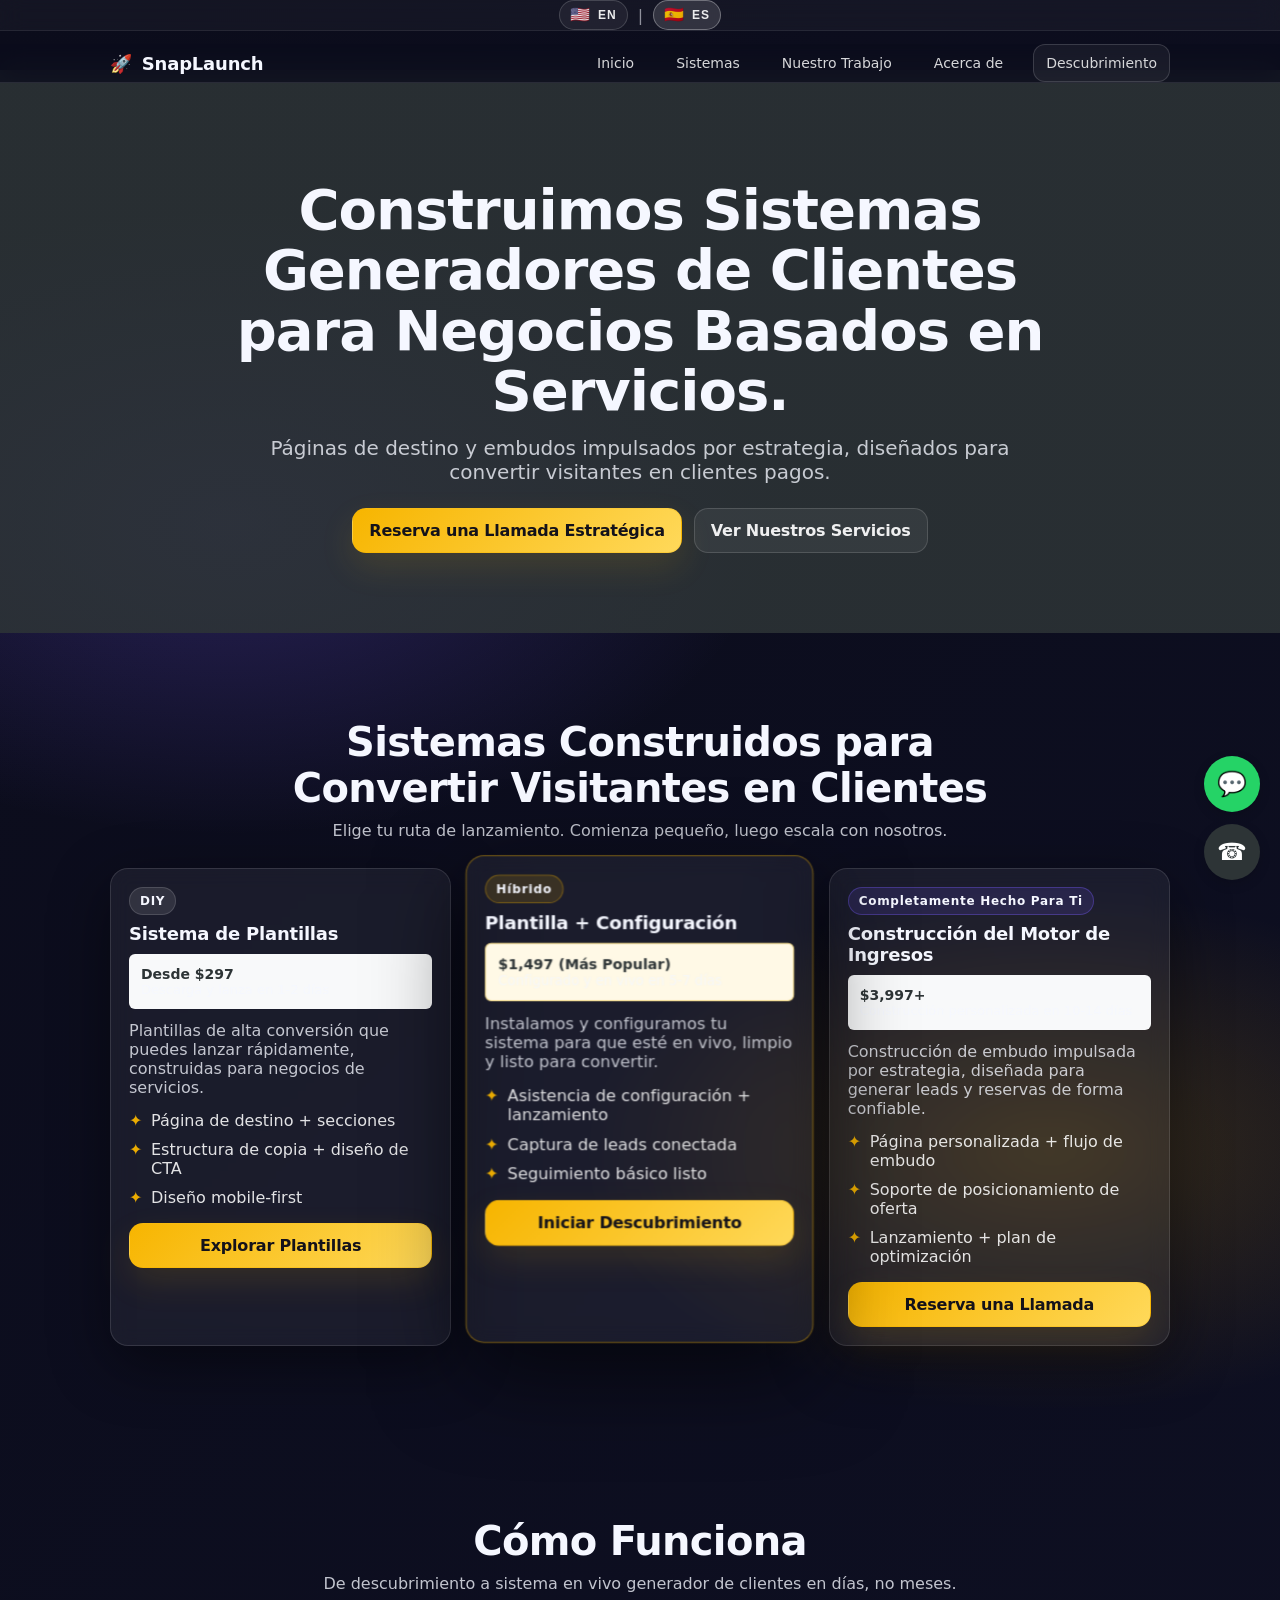
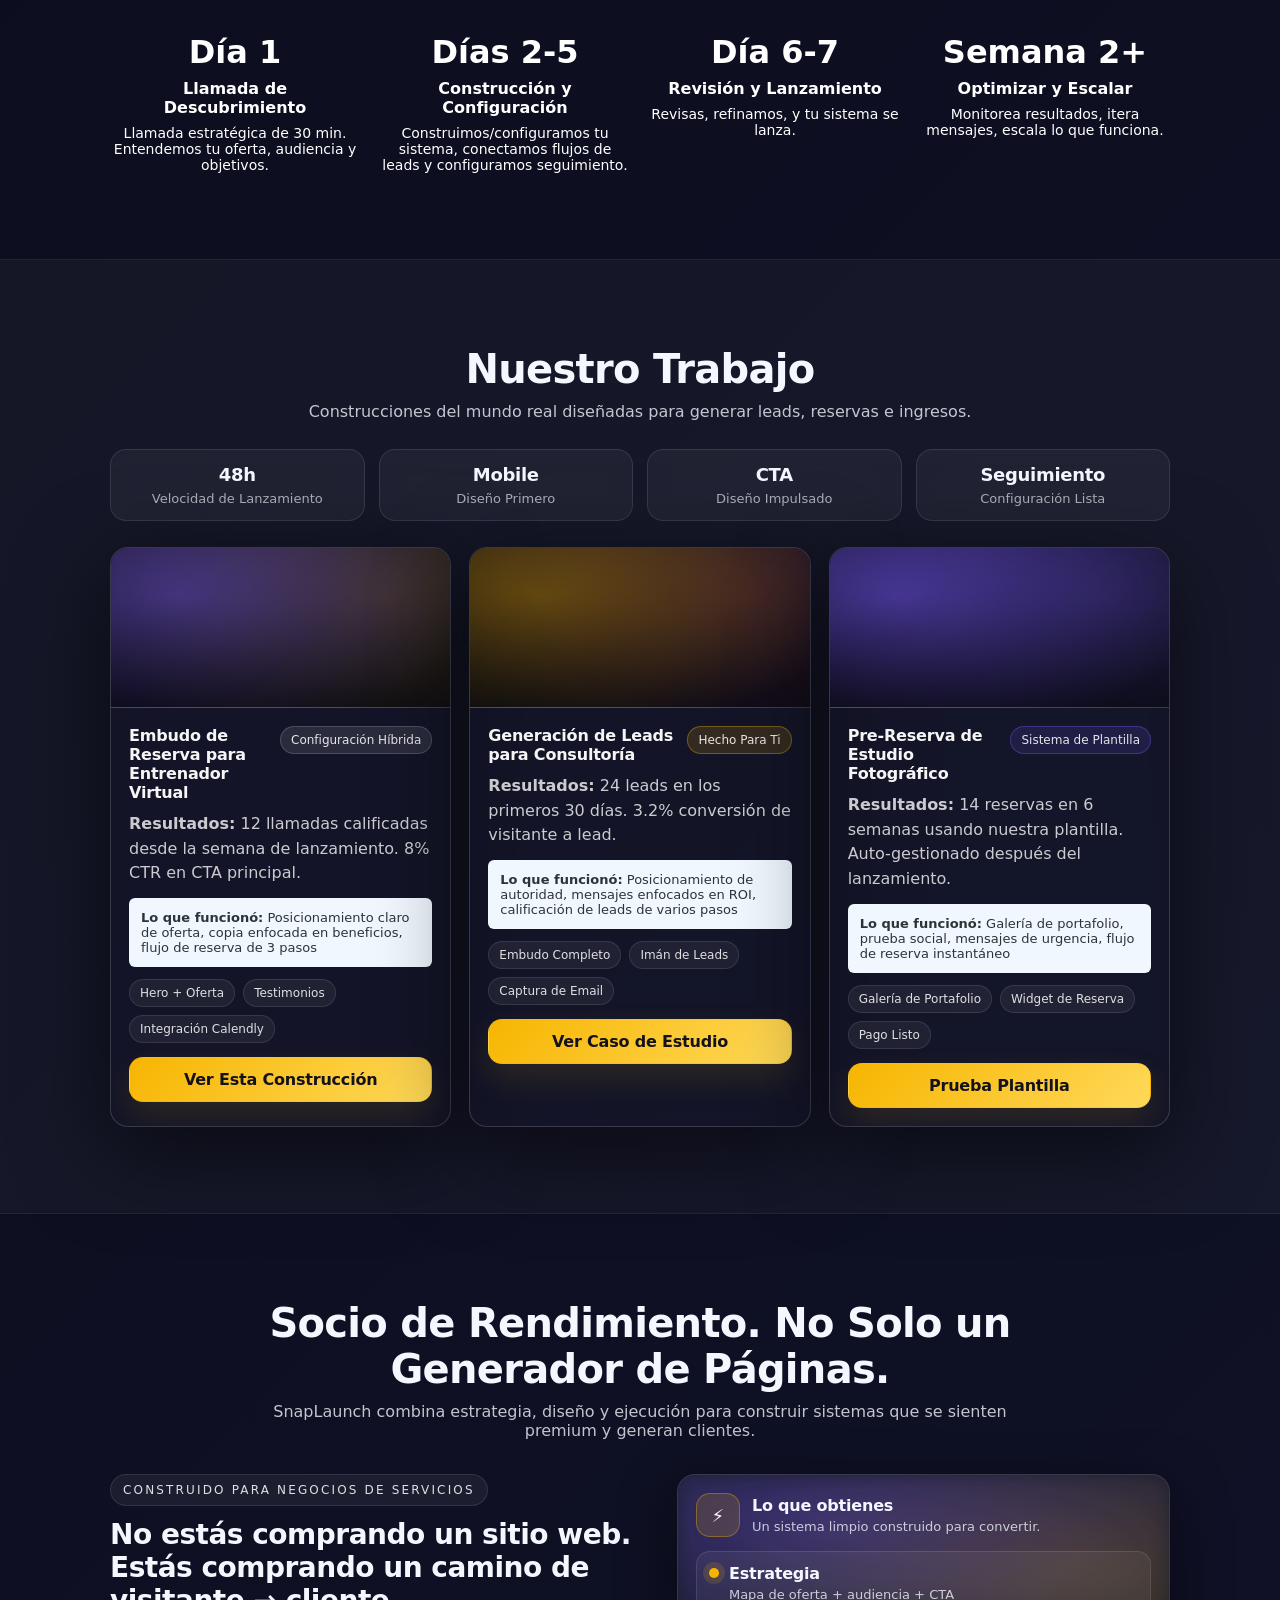
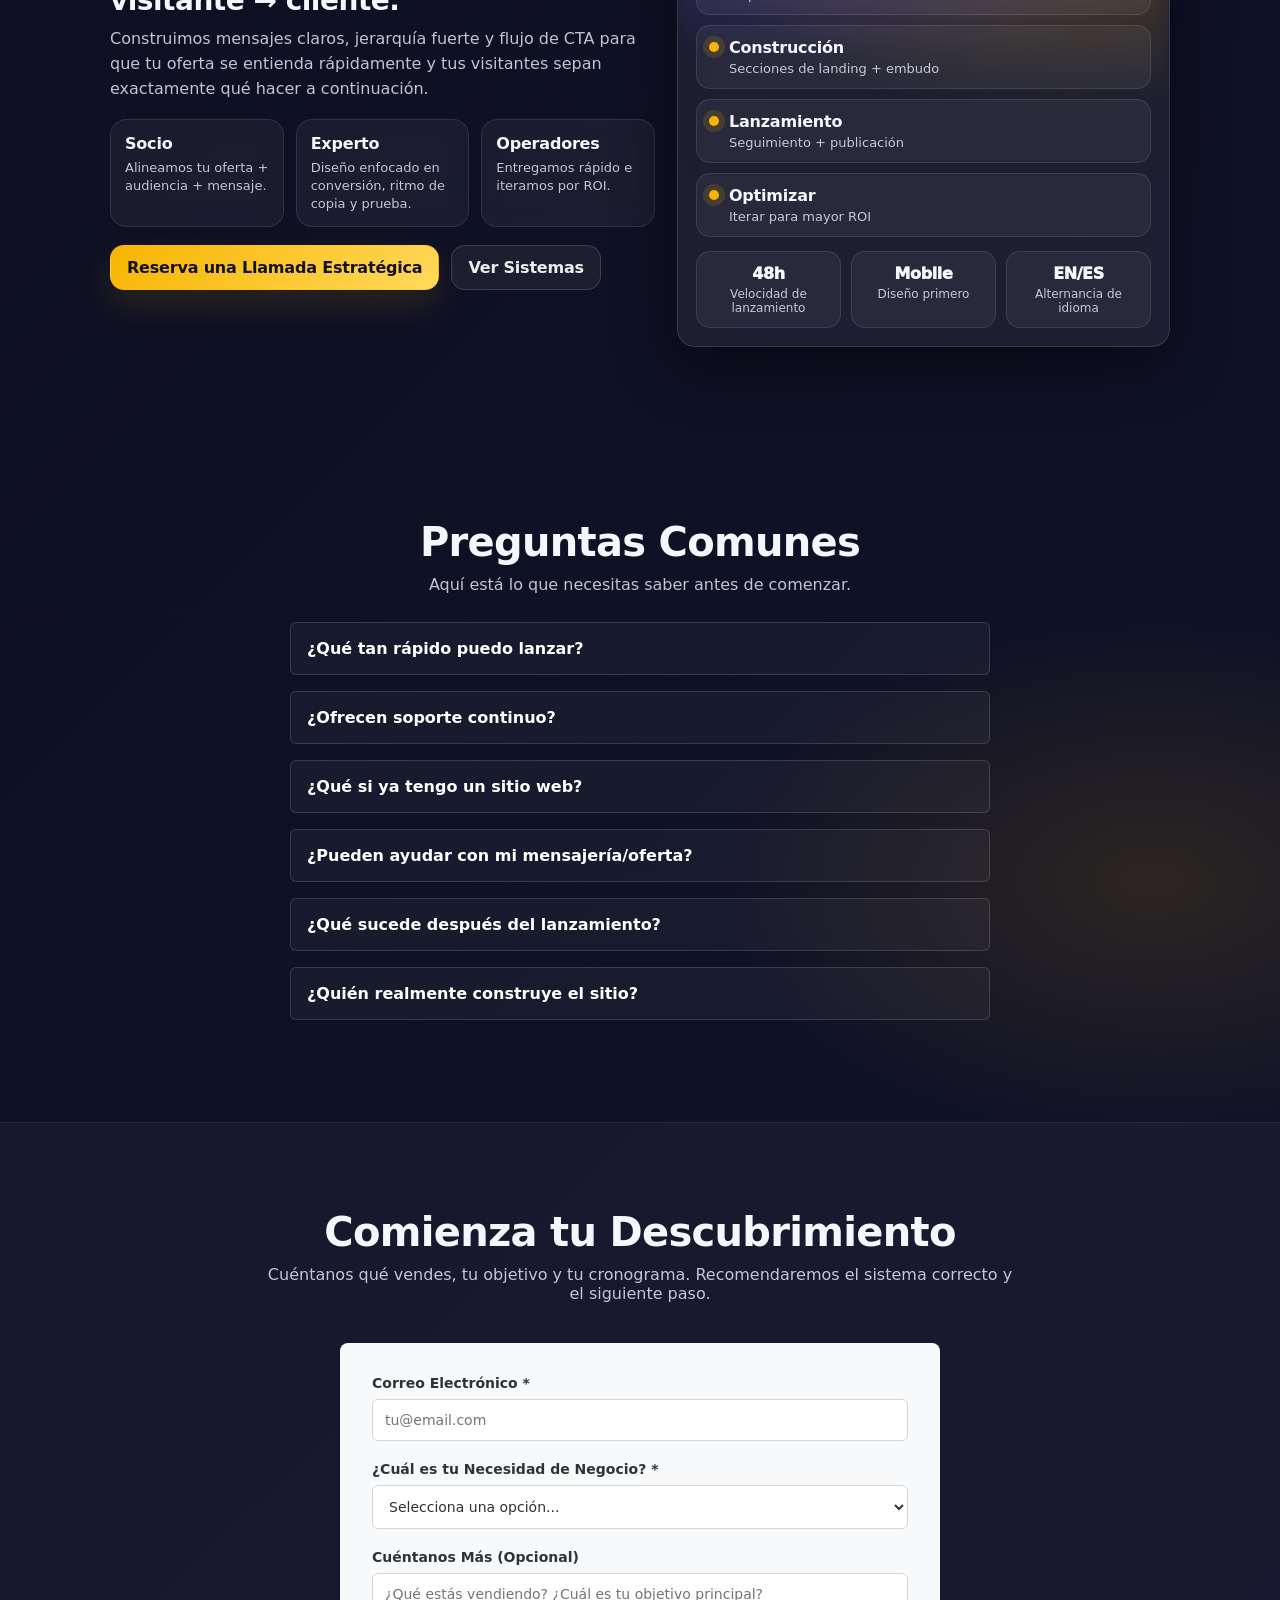
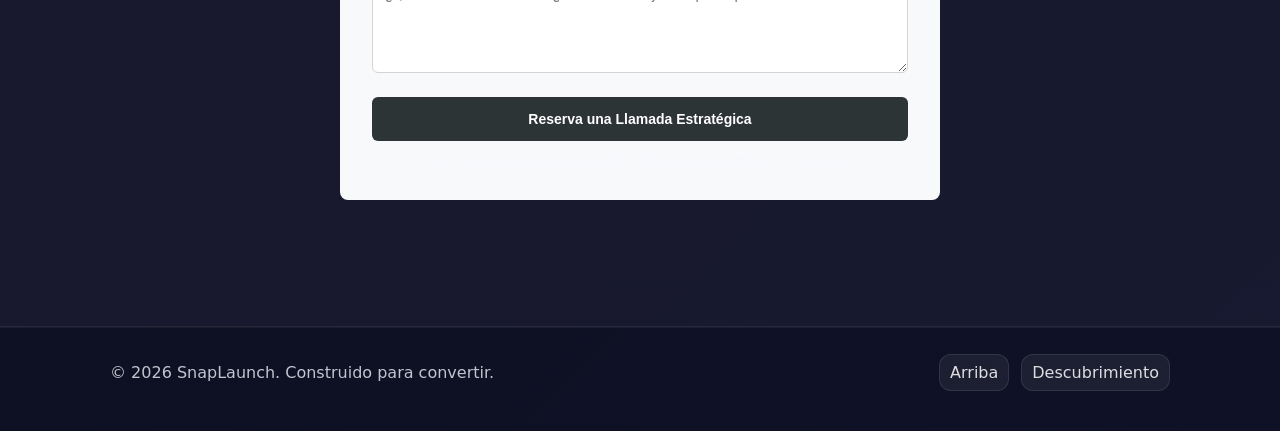
==== commit c09b1dc5: "Fix Spanish grammar: 'e' → 'y' conjunction in es_spanish.html Co-authored-by: jsant1294 <16351150+js" ====
--- a/es_spanish.html
+++ b/es_spanish.html
@@ -88,7 +88,7 @@
           </div>
           <div class="card-price">
             <div class="card-price__amount">Desde $297</div>
-            <div class="card-price__sub muted">Descarga e lanza en 1-2 días</div>
+            <div class="card-price__sub muted">Descarga y lanza en 1-2 días</div>
           </div>
           <p class="muted">Plantillas de alta conversión que puedes lanzar rápidamente, construidas para negocios de servicios.</p>
           <ul class="list">
@@ -106,7 +106,7 @@
           </div>
           <div class="card-price card-price--featured">
             <div class="card-price__amount">$1,497 (Más Popular)</div>
-            <div class="card-price__sub muted">Configurado e en vivo en 5-7 días</div>
+            <div class="card-price__sub muted">Configurado y en vivo en 5-7 días</div>
           </div>
           <p class="muted">Instalamos y configuramos tu sistema para que esté en vivo, limpio y listo para convertir.</p>
           <ul class="list">
@@ -159,7 +159,7 @@
         </div>
         <div class="timeline__item">
           <div class="timeline__day">Día 6-7</div>
-          <div class="timeline__title">Revisión e Lanzamiento</div>
+          <div class="timeline__title">Revisión y Lanzamiento</div>
           <p>Revisas, refinamos, y tu sistema se lanza.</p>
         </div>
         <div class="timeline__item">
